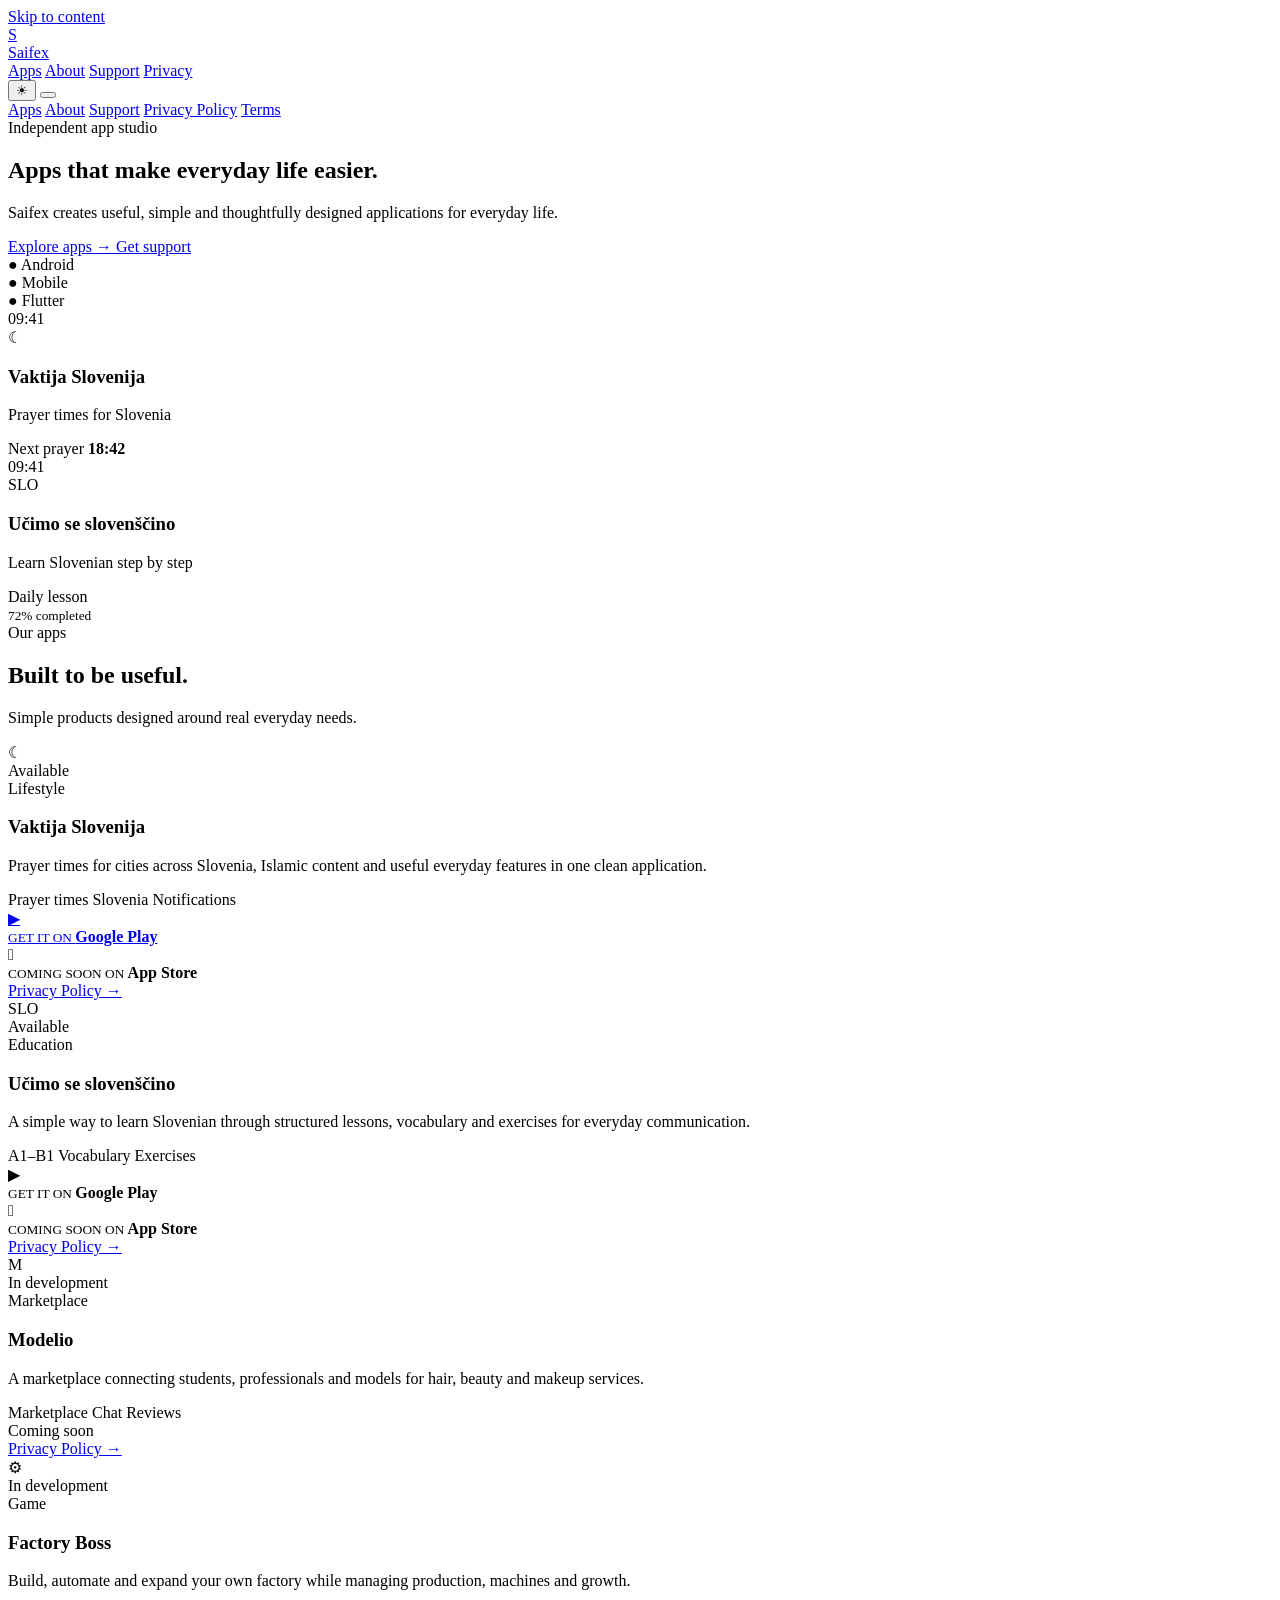
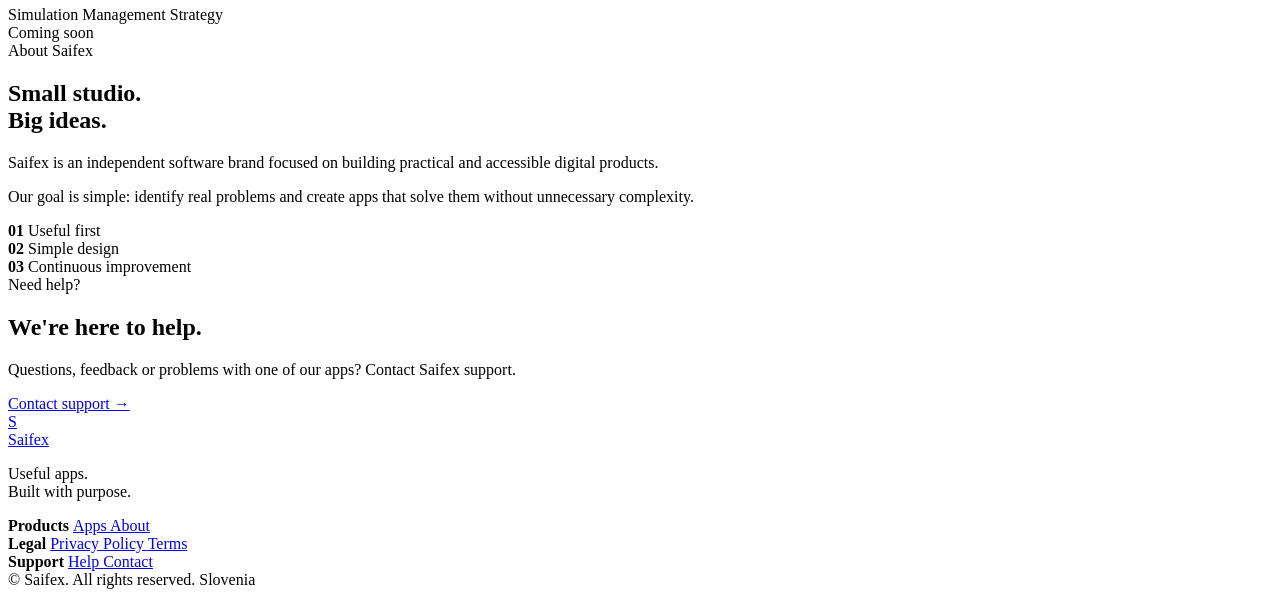
==== index.html @ 38c84820 "Publish Saifex website pages" ====
<!DOCTYPE html>
<html lang="en">
<head>
    <meta charset="UTF-8">

    <meta name="viewport" content="width=device-width, initial-scale=1.0">

    <title>Saifex — Thoughtful apps for everyday life</title>

    <meta
        name="description"
        content="Saifex is an independent software studio building focused mobile apps for learning, daily life and useful experiences."
    >

    <meta name="robots" content="index, follow">
    <meta name="theme-color" content="#080b12">
    <link rel="canonical" href="https://saifex.app/">

    <meta property="og:title" content="Saifex">
    <meta
        property="og:description"
        content="Useful apps. Simple experiences. Built with purpose."
    >
    <meta property="og:type" content="website">
    <meta property="og:url" content="https://saifex.app/">
    <meta property="og:site_name" content="Saifex">

    <script type="application/ld+json">
    {
        "@context": "https://schema.org",
        "@type": "Organization",
        "name": "Saifex",
        "url": "https://saifex.app/",
        "email": "contact@saifex.app"
    }
    </script>

    <link rel="stylesheet" href="css/style.css">
</head>

<body>

<a class="skip-link" href="#main-content">Skip to content</a>

<div class="background-glow glow-one"></div>
<div class="background-glow glow-two"></div>

<header class="site-header">
    <div class="container header-inner">

        <a href="index.html" class="brand" aria-label="Saifex home">
            <div class="brand-logo">
                S
            </div>

            <span>Saifex</span>
        </a>

        <nav class="desktop-nav" aria-label="Primary navigation">
            <a href="#apps">Apps</a>
            <a href="#about">About</a>
            <a href="support.html">Support</a>
            <a href="privacy.html">Privacy</a>
        </nav>

        <div class="header-actions">

            <button
                id="themeToggle"
                class="icon-button"
                type="button"
                aria-label="Switch to light theme"
                aria-pressed="false"
            >
                <span id="themeIcon">☀</span>
            </button>

            <button
                id="menuButton"
                class="menu-button"
                type="button"
                aria-label="Open menu"
                aria-expanded="false"
                aria-controls="mobileMenu"
            >
                <span></span>
                <span></span>
                <span></span>
            </button>

        </div>

    </div>

    <nav id="mobileMenu" class="mobile-menu" aria-label="Mobile navigation">
        <a href="#apps">Apps</a>
        <a href="#about">About</a>
        <a href="support.html">Support</a>
        <a href="privacy.html">Privacy Policy</a>
        <a href="terms.html">Terms</a>
    </nav>
</header>


<main id="main-content">

    <!-- HERO -->

    <section class="hero">

        <div class="container hero-grid">

            <div class="hero-content">

                <div class="eyebrow">
                    <span class="status-dot"></span>
                    Independent app studio
                </div>

                <h1>
                    Apps that make
                    <span class="gradient-text">
                        everyday life easier.
                    </span>
                </h1>

                <p class="hero-description">
                    Saifex creates useful, simple and thoughtfully designed
                    applications for everyday life.
                </p>

                <div class="hero-actions">

                    <a href="#apps" class="button button-primary">
                        Explore apps
                        <span>→</span>
                    </a>

                    <a href="support.html" class="button button-secondary">
                        Get support
                    </a>

                </div>

                <div class="platform-row">

                    <div class="platform-pill">
                        <span class="platform-icon">●</span>
                        Android
                    </div>

                    <div class="platform-pill">
                        <span class="platform-icon apple">●</span>
                        Mobile
                    </div>

                    <div class="platform-pill">
                        <span class="platform-icon">●</span>
                        Flutter
                    </div>

                </div>

            </div>


            <div class="hero-visual">

                <div class="phone phone-back">

                    <div class="phone-screen">

                        <div class="mini-status">
                            09:41
                        </div>

                        <div class="mini-app-icon vaktija-icon">
                            ☾
                        </div>

                        <h3>Vaktija Slovenija</h3>

                        <p>
                            Prayer times for Slovenia
                        </p>

                        <div class="mini-widget">

                            <span>Next prayer</span>

                            <strong>18:42</strong>

                        </div>

                    </div>

                </div>


                <div class="phone phone-front">

                    <div class="phone-screen">

                        <div class="mini-status">
                            09:41
                        </div>

                        <div class="mini-app-icon slovene-icon">
                            SLO
                        </div>

                        <h3>
                            Učimo se slovenščino
                        </h3>

                        <p>
                            Learn Slovenian step by step
                        </p>

                        <div class="lesson-progress">

                            <div class="lesson-title">
                                Daily lesson
                            </div>

                            <div class="progress-track">

                                <div class="progress-fill"></div>

                            </div>

                            <small>
                                72% completed
                            </small>

                        </div>

                    </div>

                </div>

            </div>

        </div>

    </section>


    <!-- APPS -->

    <section id="apps" class="section">

        <div class="container">

            <div class="section-heading">

                <span class="section-label">
                    Our apps
                </span>

                <h2>
                    Built to be useful.
                </h2>

                <p>
                    Simple products designed around real everyday needs.
                </p>

            </div>


            <div class="apps-grid">

                <!-- VAKTIJA -->

                <article class="app-card featured-card">

                    <div class="app-card-top">

                        <div class="app-icon app-icon-vaktija">
                            ☾
                        </div>

                        <div class="app-status available">
                            Available
                        </div>

                    </div>

                    <div class="app-card-content">

                        <span class="app-category">
                            Lifestyle
                        </span>

                        <h3>
                            Vaktija Slovenija
                        </h3>

                        <p>
                            Prayer times for cities across Slovenia,
                            Islamic content and useful everyday features
                            in one clean application.
                        </p>

                        <div class="app-features">

                            <span>Prayer times</span>
                            <span>Slovenia</span>
                            <span>Notifications</span>

                        </div>

                    </div>

                    <div class="store-buttons">

                        <!--
                        Zamijeni # sa pravim Google Play URL-om.
                        -->

                        <a
                            href="https://play.google.com/store/apps/details?id=com.saidf.vaktijaslovenija"
                            class="store-button"
                            aria-label="Vaktija Slovenija on Google Play"
                            rel="noopener"
                        >
                            <div class="store-logo play-logo">
                                ▶
                            </div>

                            <div>
                                <small>
                                    GET IT ON
                                </small>

                                <strong>
                                    Google Play
                                </strong>
                            </div>

                        </a>

                        <div class="store-button disabled">

                            <div class="store-logo">
                                
                            </div>

                            <div>

                                <small>
                                    COMING SOON ON
                                </small>

                                <strong>
                                    App Store
                                </strong>

                            </div>

                        </div>

                    </div>

                    <a
                        href="privacy.html#vaktija"
                        class="app-policy-link"
                    >
                        Privacy Policy →
                    </a>

                </article>


                <!-- UCIMO -->

                <article class="app-card">

                    <div class="app-card-top">

                        <div class="app-icon app-icon-slovene">
                            SLO
                        </div>

                        <div class="app-status available">
                            Available
                        </div>

                    </div>

                    <div class="app-card-content">

                        <span class="app-category">
                            Education
                        </span>

                        <h3>
                            Učimo se slovenščino
                        </h3>

                        <p>
                            A simple way to learn Slovenian through
                            structured lessons, vocabulary and exercises
                            for everyday communication.
                        </p>

                        <div class="app-features">

                            <span>A1–B1</span>
                            <span>Vocabulary</span>
                            <span>Exercises</span>

                        </div>

                    </div>

                    <div class="store-buttons">

                        <div class="store-button disabled" aria-label="Učimo se slovenščino Google Play listing coming soon">

                            <div class="store-logo play-logo">
                                ▶
                            </div>

                            <div>

                                <small>
                                    GET IT ON
                                </small>

                                <strong>
                                    Google Play
                                </strong>

                            </div>

                        </div>

                        <div class="store-button disabled">

                            <div class="store-logo">
                                
                            </div>

                            <div>

                                <small>
                                    COMING SOON ON
                                </small>

                                <strong>
                                    App Store
                                </strong>

                            </div>

                        </div>

                    </div>

                    <a
                        href="privacy.html#ucimo"
                        class="app-policy-link"
                    >
                        Privacy Policy →
                    </a>

                </article>


                <!-- MODELIO -->

                <article class="app-card">

                    <div class="app-card-top">

                        <div class="app-icon app-icon-modelio">
                            M
                        </div>

                        <div class="app-status development">
                            In development
                        </div>

                    </div>

                    <div class="app-card-content">

                        <span class="app-category">
                            Marketplace
                        </span>

                        <h3>
                            Modelio
                        </h3>

                        <p>
                            A marketplace connecting students,
                            professionals and models for hair,
                            beauty and makeup services.
                        </p>

                        <div class="app-features">

                            <span>Marketplace</span>
                            <span>Chat</span>
                            <span>Reviews</span>

                        </div>

                    </div>

                    <div class="coming-soon-box">
                        Coming soon
                    </div>

                    <a
                        href="privacy.html#modelio"
                        class="app-policy-link"
                    >
                        Privacy Policy →
                    </a>

                </article>


                <!-- FACTORY BOSS -->

                <article class="app-card">

                    <div class="app-card-top">

                        <div class="app-icon app-icon-factory">
                            ⚙
                        </div>

                        <div class="app-status development">
                            In development
                        </div>

                    </div>

                    <div class="app-card-content">

                        <span class="app-category">
                            Game
                        </span>

                        <h3>
                            Factory Boss
                        </h3>

                        <p>
                            Build, automate and expand your own factory
                            while managing production, machines and growth.
                        </p>

                        <div class="app-features">

                            <span>Simulation</span>
                            <span>Management</span>
                            <span>Strategy</span>

                        </div>

                    </div>

                    <div class="coming-soon-box">
                        Coming soon
                    </div>

                </article>

            </div>

        </div>

    </section>


    <!-- ABOUT -->

    <section id="about" class="section about-section">

        <div class="container about-grid">

            <div>

                <span class="section-label">
                    About Saifex
                </span>

                <h2>
                    Small studio.
                    <br>
                    Big ideas.
                </h2>

            </div>

            <div class="about-copy">

                <p>
                    Saifex is an independent software brand focused on
                    building practical and accessible digital products.
                </p>

                <p>
                    Our goal is simple: identify real problems and create
                    apps that solve them without unnecessary complexity.
                </p>

                <div class="about-values">

                    <div class="value">

                        <strong>01</strong>

                        <span>
                            Useful first
                        </span>

                    </div>

                    <div class="value">

                        <strong>02</strong>

                        <span>
                            Simple design
                        </span>

                    </div>

                    <div class="value">

                        <strong>03</strong>

                        <span>
                            Continuous improvement
                        </span>

                    </div>

                </div>

            </div>

        </div>

    </section>


    <!-- SUPPORT CTA -->

    <section class="section">

        <div class="container">

            <div class="support-cta">

                <div>

                    <span class="section-label">
                        Need help?
                    </span>

                    <h2>
                        We're here to help.
                    </h2>

                    <p>
                        Questions, feedback or problems with one of our apps?
                        Contact Saifex support.
                    </p>

                </div>

                <a
                    href="support.html"
                    class="button button-light"
                >
                    Contact support
                    <span>→</span>
                </a>

            </div>

        </div>

    </section>

</main>


<footer class="footer">

    <div class="container footer-grid">

        <div>

            <a href="index.html" class="brand footer-brand">

                <div class="brand-logo">
                    S
                </div>

                <span>
                    Saifex
                </span>

            </a>

            <p>
                Useful apps.
                <br>
                Built with purpose.
            </p>

        </div>


        <div class="footer-links">

            <div>

                <strong>
                    Products
                </strong>

                <a href="#apps">
                    Apps
                </a>

                <a href="#about">
                    About
                </a>

            </div>


            <div>

                <strong>
                    Legal
                </strong>

                <a href="privacy.html">
                    Privacy Policy
                </a>

                <a href="terms.html">
                    Terms
                </a>

            </div>


            <div>

                <strong>
                    Support
                </strong>

                <a href="support.html">
                    Help
                </a>

                <a href="mailto:contact@saifex.app">
                    Contact
                </a>

            </div>

        </div>

    </div>


    <div class="container footer-bottom">

        <span>
            © <span id="year"></span> Saifex.
            All rights reserved.
        </span>

        <span>
            Slovenia
        </span>

    </div>

</footer>


<script src="js/main.js"></script>

</body>
</html>
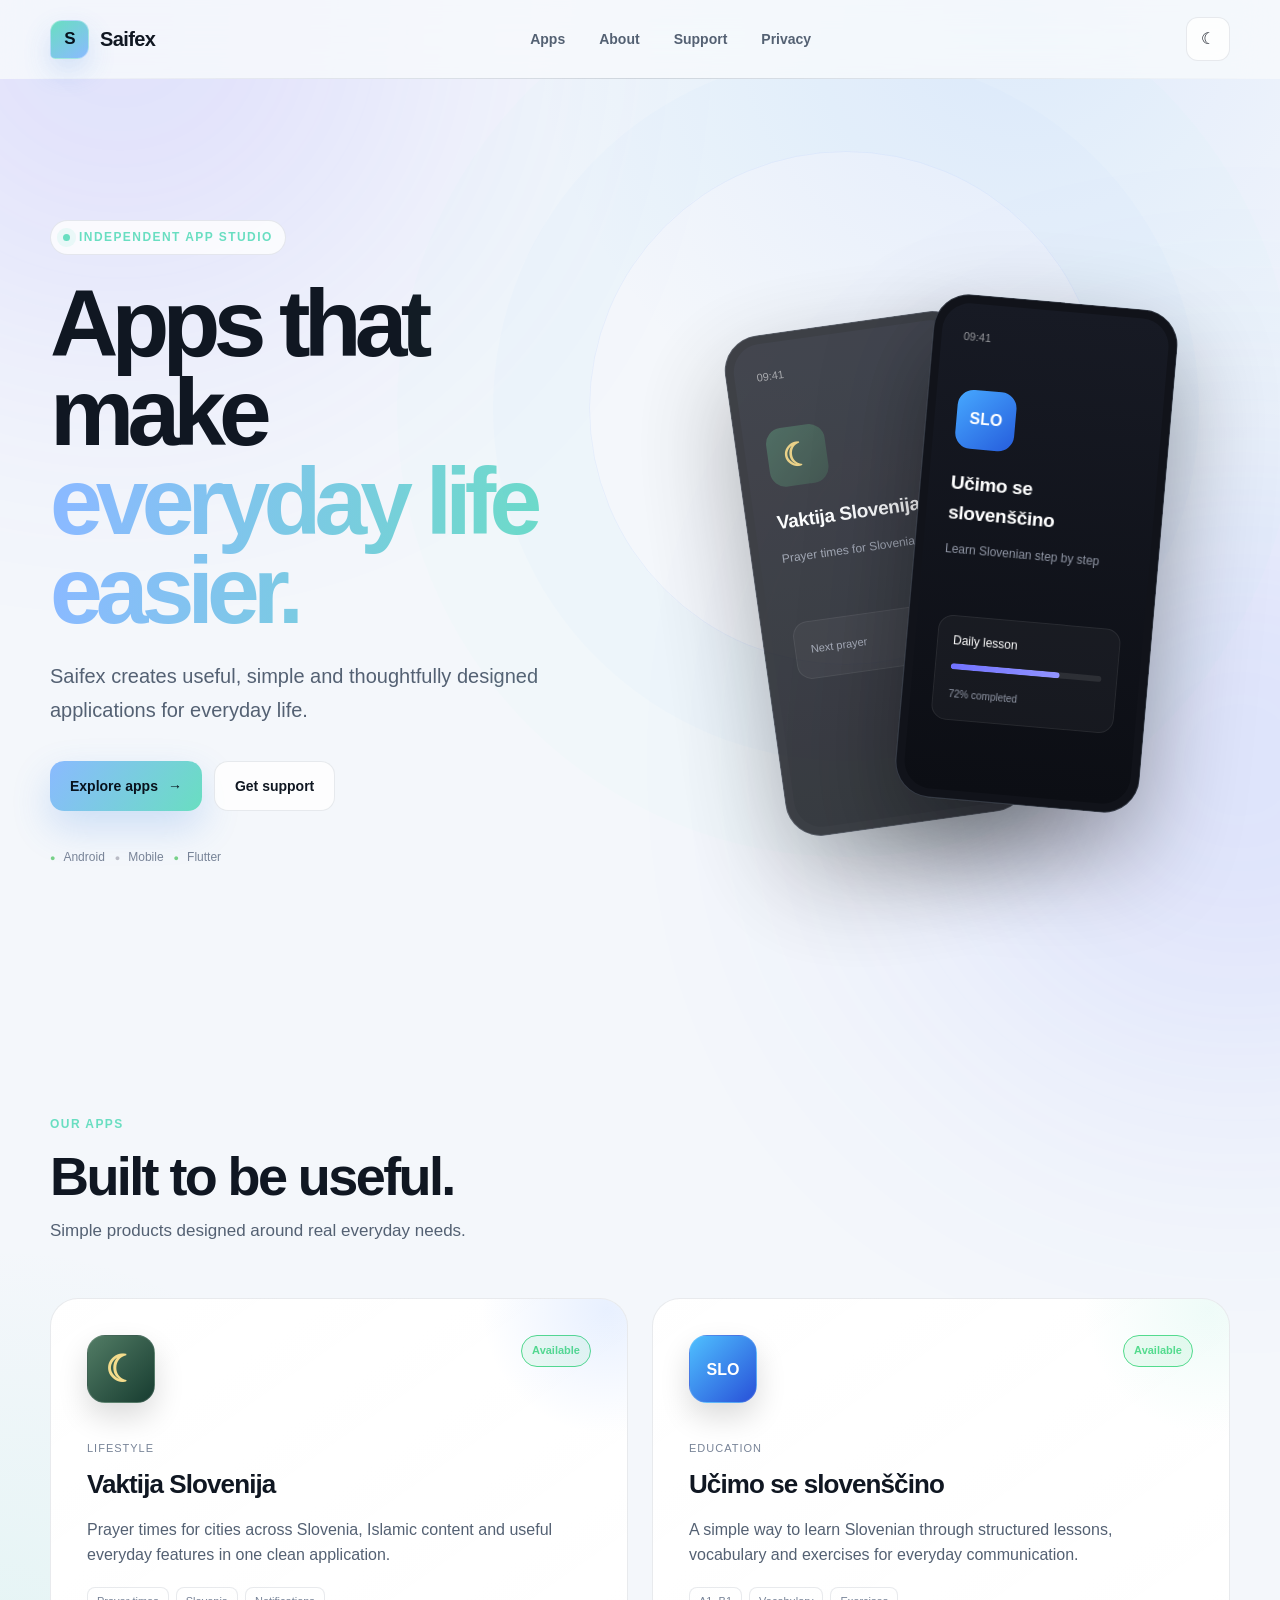
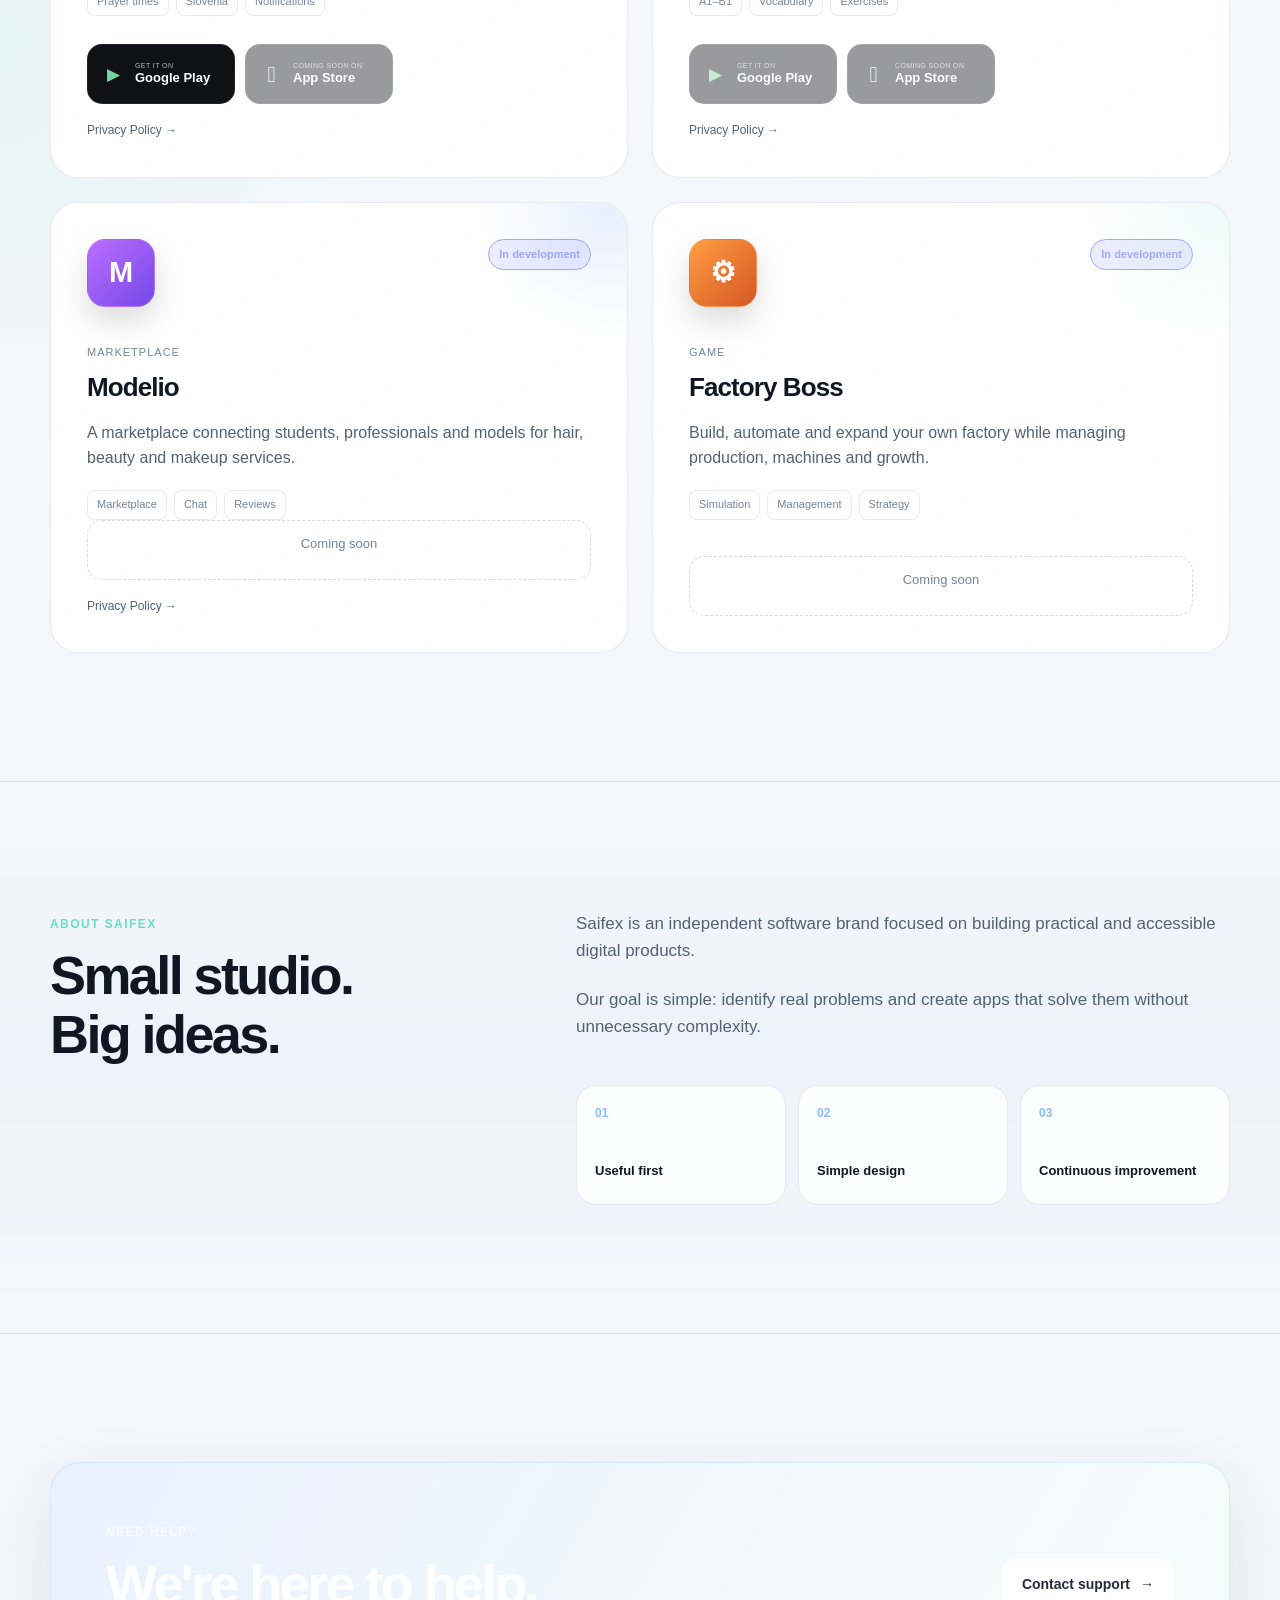
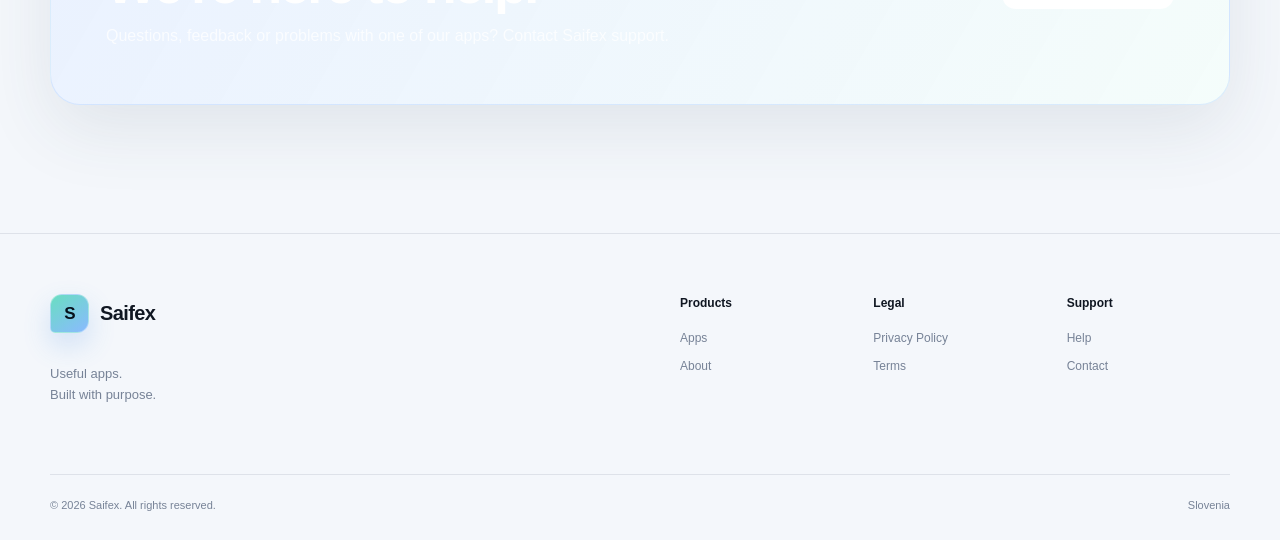
==== commit 4ed3256f: "Update public URLs and contact email" ====
--- a/index.html
+++ b/index.html
@@ -14,7 +14,7 @@
 
     <meta name="robots" content="index, follow">
     <meta name="theme-color" content="#080b12">
-    <link rel="canonical" href="https://saifex.app/">
+    <link rel="canonical" href="https://saifex-apps.github.io/">
 
     <meta property="og:title" content="Saifex">
     <meta
@@ -22,7 +22,7 @@
         content="Useful apps. Simple experiences. Built with purpose."
     >
     <meta property="og:type" content="website">
-    <meta property="og:url" content="https://saifex.app/">
+    <meta property="og:url" content="https://saifex-apps.github.io/">
     <meta property="og:site_name" content="Saifex">
 
     <script type="application/ld+json">
@@ -30,8 +30,8 @@
         "@context": "https://schema.org",
         "@type": "Organization",
         "name": "Saifex",
-        "url": "https://saifex.app/",
-        "email": "contact@saifex.app"
+        "url": "https://saifex-apps.github.io/",
+        "email": "saifex.apps@outlook.com"
     }
     </script>
 
@@ -767,7 +767,7 @@
                     Help
                 </a>
 
-                <a href="mailto:contact@saifex.app">
+                <a href="mailto:saifex.apps@outlook.com">
                     Contact
                 </a>
 
--- a/css/style.css
+++ b/css/style.css
@@ -0,0 +1,2821 @@
+/* =========================================================
+   SAIFEX WEBSITE
+   ========================================================= */
+
+:root {
+    --background: #080a0f;
+    --background-secondary: #0d1017;
+
+    --surface: rgba(255, 255, 255, 0.055);
+    --surface-hover: rgba(255, 255, 255, 0.08);
+
+    --border: rgba(255, 255, 255, 0.09);
+    --border-strong: rgba(255, 255, 255, 0.15);
+
+    --text: #f7f8fb;
+    --text-secondary: #a1a7b5;
+    --text-muted: #747b8b;
+
+    --primary: #6868ff;
+    --primary-light: #8a8cff;
+
+    --success: #45d483;
+
+    --header-background: rgba(8, 10, 15, 0.72);
+
+    --card-shadow:
+        0 30px 80px rgba(0, 0, 0, 0.24);
+
+    --max-width: 1180px;
+}
+
+
+body.light {
+    --background: #f7f8fc;
+    --background-secondary: #ffffff;
+
+    --surface: rgba(0, 0, 0, 0.035);
+    --surface-hover: rgba(0, 0, 0, 0.055);
+
+    --border: rgba(0, 0, 0, 0.08);
+    --border-strong: rgba(0, 0, 0, 0.13);
+
+    --text: #14151b;
+    --text-secondary: #5d6270;
+    --text-muted: #858b98;
+
+    --header-background: rgba(247, 248, 252, 0.78);
+
+    --card-shadow:
+        0 30px 80px rgba(31, 38, 66, 0.08);
+}
+
+
+
+/* =========================================================
+   RESET
+   ========================================================= */
+
+* {
+    box-sizing: border-box;
+}
+
+html {
+    scroll-behavior: smooth;
+}
+
+body {
+    margin: 0;
+
+    background:
+        var(--background);
+
+    color:
+        var(--text);
+
+    font-family:
+        Inter,
+        -apple-system,
+        BlinkMacSystemFont,
+        "Segoe UI",
+        Roboto,
+        Helvetica,
+        Arial,
+        sans-serif;
+
+    line-height: 1.6;
+
+    overflow-x: hidden;
+
+    transition:
+        background 0.3s ease,
+        color 0.3s ease;
+}
+
+
+a {
+    color: inherit;
+    text-decoration: none;
+}
+
+
+button {
+    font: inherit;
+}
+
+
+img {
+    max-width: 100%;
+}
+
+
+.container {
+    width: min(
+        calc(100% - 40px),
+        var(--max-width)
+    );
+
+    margin-inline: auto;
+}
+
+
+
+/* =========================================================
+   BACKGROUND
+   ========================================================= */
+
+.background-glow {
+    position: fixed;
+
+    width: 600px;
+    height: 600px;
+
+    border-radius: 50%;
+
+    filter: blur(150px);
+
+    pointer-events: none;
+
+    opacity: 0.16;
+
+    z-index: -1;
+}
+
+
+.glow-one {
+    background: #5d50ff;
+
+    top: -280px;
+    left: -180px;
+}
+
+
+.glow-two {
+    background: #455cff;
+
+    right: -260px;
+    top: 460px;
+}
+
+
+
+/* =========================================================
+   HEADER
+   ========================================================= */
+
+.site-header {
+    position: sticky;
+
+    top: 0;
+
+    z-index: 100;
+
+    background:
+        var(--header-background);
+
+    backdrop-filter:
+        blur(22px);
+
+    -webkit-backdrop-filter:
+        blur(22px);
+
+    border-bottom:
+        1px solid var(--border);
+}
+
+
+.header-inner {
+    min-height: 76px;
+
+    display: flex;
+
+    align-items: center;
+
+    justify-content: space-between;
+}
+
+
+.brand {
+    display: inline-flex;
+
+    align-items: center;
+
+    gap: 11px;
+
+    font-size: 20px;
+
+    font-weight: 750;
+
+    letter-spacing:
+        -0.4px;
+}
+
+
+.brand-logo {
+    width: 36px;
+    height: 36px;
+
+    border-radius: 11px;
+
+    display: grid;
+
+    place-items: center;
+
+    color: white;
+
+    background:
+        linear-gradient(
+            135deg,
+            #7778ff,
+            #5150e7
+        );
+
+    box-shadow:
+        0 10px 30px rgba(92, 92, 255, 0.34);
+}
+
+
+.desktop-nav {
+    display: flex;
+
+    align-items: center;
+
+    gap: 34px;
+}
+
+
+.desktop-nav a {
+    color:
+        var(--text-secondary);
+
+    font-size: 14px;
+
+    font-weight: 500;
+
+    transition:
+        color 0.2s ease;
+}
+
+
+.desktop-nav a:hover {
+    color:
+        var(--text);
+}
+
+
+.header-actions {
+    display: flex;
+
+    align-items: center;
+
+    gap: 10px;
+}
+
+
+.icon-button {
+    width: 40px;
+    height: 40px;
+
+    border: 1px solid var(--border);
+
+    color:
+        var(--text);
+
+    background:
+        var(--surface);
+
+    border-radius: 12px;
+
+    cursor: pointer;
+
+    transition:
+        0.2s ease;
+}
+
+
+.icon-button:hover {
+    background:
+        var(--surface-hover);
+
+    transform:
+        translateY(-1px);
+}
+
+
+.menu-button {
+    display: none;
+
+    width: 42px;
+    height: 42px;
+
+    border: none;
+
+    background: none;
+
+    cursor: pointer;
+
+    flex-direction: column;
+
+    justify-content: center;
+
+    align-items: center;
+
+    gap: 5px;
+}
+
+
+.menu-button span {
+    display: block;
+
+    width: 21px;
+    height: 2px;
+
+    background:
+        var(--text);
+
+    border-radius: 4px;
+}
+
+
+.mobile-menu {
+    display: none;
+
+    padding:
+        10px 20px 24px;
+
+    flex-direction: column;
+
+    gap: 4px;
+
+    border-top:
+        1px solid var(--border);
+}
+
+
+.mobile-menu a {
+    padding:
+        11px 6px;
+
+    color:
+        var(--text-secondary);
+}
+
+
+.mobile-menu.open {
+    display: flex;
+}
+
+
+
+/* =========================================================
+   HERO
+   ========================================================= */
+
+.hero {
+    padding:
+        105px 0 115px;
+}
+
+
+.hero-grid {
+    display: grid;
+
+    grid-template-columns:
+        1.05fr 0.95fr;
+
+    gap:
+        70px;
+
+    align-items:
+        center;
+}
+
+
+.eyebrow {
+    width:
+        fit-content;
+
+    display:
+        flex;
+
+    align-items:
+        center;
+
+    gap:
+        9px;
+
+    padding:
+        7px 12px;
+
+    border:
+        1px solid var(--border);
+
+    border-radius:
+        100px;
+
+    color:
+        var(--text-secondary);
+
+    font-size:
+        13px;
+
+    background:
+        var(--surface);
+}
+
+
+.status-dot {
+    width:
+        7px;
+
+    height:
+        7px;
+
+    border-radius:
+        50%;
+
+    background:
+        var(--success);
+
+    box-shadow:
+        0 0 0 5px
+        rgba(69, 212, 131, 0.12);
+}
+
+
+.hero h1 {
+    margin:
+        24px 0 24px;
+
+    max-width:
+        680px;
+
+    font-size:
+        clamp(
+            48px,
+            6vw,
+            78px
+        );
+
+    line-height:
+        1.02;
+
+    letter-spacing:
+        -4px;
+
+    font-weight:
+        780;
+}
+
+
+.gradient-text {
+    display:
+        inline-block;
+
+    color:
+        transparent;
+
+    background:
+        linear-gradient(
+            95deg,
+            #8687ff,
+            #6373ff,
+            #9f7dff
+        );
+
+    -webkit-background-clip:
+        text;
+
+    background-clip:
+        text;
+}
+
+
+.hero-description {
+    max-width:
+        590px;
+
+    font-size:
+        19px;
+
+    color:
+        var(--text-secondary);
+
+    line-height:
+        1.75;
+}
+
+
+.hero-actions {
+    margin-top:
+        34px;
+
+    display:
+        flex;
+
+    gap:
+        12px;
+
+    flex-wrap:
+        wrap;
+}
+
+
+.button {
+    min-height:
+        48px;
+
+    display:
+        inline-flex;
+
+    align-items:
+        center;
+
+    justify-content:
+        center;
+
+    gap:
+        10px;
+
+    padding:
+        0 20px;
+
+    border-radius:
+        13px;
+
+    font-size:
+        14px;
+
+    font-weight:
+        650;
+
+    transition:
+        0.2s ease;
+}
+
+
+.button:hover {
+    transform:
+        translateY(-2px);
+}
+
+
+.button-primary {
+    color:
+        white;
+
+    background:
+        linear-gradient(
+            135deg,
+            #7172ff,
+            #5355eb
+        );
+
+    box-shadow:
+        0 15px 35px rgba(82, 83, 238, 0.28);
+}
+
+
+.button-secondary {
+    border:
+        1px solid var(--border);
+
+    background:
+        var(--surface);
+}
+
+
+.platform-row {
+    margin-top:
+        37px;
+
+    display:
+        flex;
+
+    flex-wrap:
+        wrap;
+
+    gap:
+        10px;
+}
+
+
+.platform-pill {
+    display:
+        flex;
+
+    align-items:
+        center;
+
+    gap:
+        8px;
+
+    color:
+        var(--text-muted);
+
+    font-size:
+        12px;
+}
+
+
+.platform-icon {
+    color:
+        #77d089;
+
+    font-size:
+        9px;
+}
+
+
+.platform-icon.apple {
+    color:
+        #b9bbc5;
+}
+
+
+
+/* =========================================================
+   HERO PHONE
+   ========================================================= */
+
+.hero-visual {
+    position:
+        relative;
+
+    min-height:
+        550px;
+
+    display:
+        flex;
+
+    align-items:
+        center;
+
+    justify-content:
+        center;
+}
+
+
+.phone {
+    position:
+        absolute;
+
+    width:
+        245px;
+
+    height:
+        505px;
+
+    padding:
+        8px;
+
+    border:
+        1px solid rgba(255,255,255,0.13);
+
+    border-radius:
+        36px;
+
+    background:
+        #11131a;
+
+    box-shadow:
+        0 50px 100px rgba(0,0,0,0.45);
+}
+
+
+.phone-screen {
+    width:
+        100%;
+
+    height:
+        100%;
+
+    overflow:
+        hidden;
+
+    padding:
+        25px 22px;
+
+    border-radius:
+        28px;
+
+    background:
+        linear-gradient(
+            180deg,
+            #171a24,
+            #0c0e14
+        );
+
+    color:
+        white;
+}
+
+
+.phone-front {
+    transform:
+        translate(
+            70px,
+            10px
+        )
+        rotate(5deg);
+
+    z-index:
+        3;
+}
+
+
+.phone-back {
+    transform:
+        translate(
+            -90px,
+            30px
+        )
+        rotate(-8deg);
+
+    opacity:
+        0.8;
+}
+
+
+.mini-status {
+    font-size:
+        11px;
+
+    opacity:
+        0.55;
+
+    margin-bottom:
+        43px;
+}
+
+
+.mini-app-icon {
+    width:
+        59px;
+
+    height:
+        59px;
+
+    border-radius:
+        16px;
+
+    display:
+        grid;
+
+    place-items:
+        center;
+
+    margin-bottom:
+        20px;
+
+    font-weight:
+        800;
+}
+
+
+.vaktija-icon {
+    background:
+        linear-gradient(
+            135deg,
+            #274d3f,
+            #1a3029
+        );
+
+    color:
+        #e7c86c;
+
+    font-size:
+        32px;
+}
+
+
+.slovene-icon {
+    background:
+        linear-gradient(
+            135deg,
+            #46a8ff,
+            #265ddc
+        );
+
+    color:
+        white;
+}
+
+
+.phone h3 {
+    margin:
+        0;
+
+    font-size:
+        19px;
+
+    letter-spacing:
+        -0.3px;
+}
+
+
+.phone p {
+    font-size:
+        12px;
+
+    color:
+        #8f95a4;
+}
+
+
+.mini-widget,
+.lesson-progress {
+    margin-top:
+        55px;
+
+    border:
+        1px solid rgba(255,255,255,0.07);
+
+    background:
+        rgba(255,255,255,0.04);
+
+    padding:
+        15px;
+
+    border-radius:
+        15px;
+}
+
+
+.mini-widget {
+    display:
+        flex;
+
+    align-items:
+        center;
+
+    justify-content:
+        space-between;
+}
+
+
+.mini-widget span {
+    font-size:
+        11px;
+
+    color:
+        #969baa;
+}
+
+
+.lesson-title {
+    font-size:
+        12px;
+
+    margin-bottom:
+        13px;
+}
+
+
+.progress-track {
+    height:
+        6px;
+
+    background:
+        rgba(255,255,255,0.09);
+
+    border-radius:
+        20px;
+
+    overflow:
+        hidden;
+
+    margin-bottom:
+        10px;
+}
+
+
+.progress-fill {
+    width:
+        72%;
+
+    height:
+        100%;
+
+    border-radius:
+        inherit;
+
+    background:
+        linear-gradient(
+            90deg,
+            #7172ff,
+            #9294ff
+        );
+}
+
+
+.lesson-progress small {
+    color:
+        #8f95a4;
+
+    font-size:
+        10px;
+}
+
+
+
+/* =========================================================
+   SECTIONS
+   ========================================================= */
+
+.section {
+    padding:
+        105px 0;
+}
+
+
+.section-heading {
+    max-width:
+        700px;
+
+    margin-bottom:
+        54px;
+}
+
+
+.section-label {
+    color:
+        var(--primary-light);
+
+    text-transform:
+        uppercase;
+
+    font-size:
+        12px;
+
+    letter-spacing:
+        1.5px;
+
+    font-weight:
+        750;
+}
+
+
+.section-heading h2,
+.about-section h2,
+.support-cta h2 {
+    margin:
+        11px 0 12px;
+
+    font-size:
+        clamp(
+            36px,
+            5vw,
+            54px
+        );
+
+    line-height:
+        1.08;
+
+    letter-spacing:
+        -2.2px;
+}
+
+
+.section-heading p {
+    margin:
+        0;
+
+    color:
+        var(--text-secondary);
+
+    font-size:
+        17px;
+}
+
+
+
+/* =========================================================
+   APP CARDS
+   ========================================================= */
+
+.apps-grid {
+    display:
+        grid;
+
+    grid-template-columns:
+        repeat(2, 1fr);
+
+    gap:
+        20px;
+}
+
+
+.app-card {
+    position:
+        relative;
+
+    display:
+        flex;
+
+    flex-direction:
+        column;
+
+    padding:
+        28px;
+
+    min-height:
+        445px;
+
+    border:
+        1px solid var(--border);
+
+    background:
+        var(--surface);
+
+    border-radius:
+        24px;
+
+    box-shadow:
+        var(--card-shadow);
+
+    overflow:
+        hidden;
+
+    transition:
+        transform 0.25s ease,
+        border 0.25s ease,
+        background 0.25s ease;
+}
+
+
+.app-card:hover {
+    transform:
+        translateY(-5px);
+
+    border-color:
+        var(--border-strong);
+
+    background:
+        var(--surface-hover);
+}
+
+
+.app-card-top {
+    display:
+        flex;
+
+    align-items:
+        flex-start;
+
+    justify-content:
+        space-between;
+}
+
+
+.app-icon {
+    width:
+        68px;
+
+    height:
+        68px;
+
+    border-radius:
+        18px;
+
+    display:
+        grid;
+
+    place-items:
+        center;
+
+    color:
+        white;
+
+    font-weight:
+        800;
+
+    box-shadow:
+        0 15px 35px rgba(0,0,0,0.2);
+}
+
+
+.app-icon-vaktija {
+    background:
+        linear-gradient(
+            135deg,
+            #527c65,
+            #173c30
+        );
+
+    color:
+        #f4dc8c;
+
+    font-size:
+        37px;
+}
+
+
+.app-icon-slovene {
+    background:
+        linear-gradient(
+            135deg,
+            #4fc0ff,
+            #2850d8
+        );
+}
+
+
+.app-icon-modelio {
+    background:
+        linear-gradient(
+            135deg,
+            #bd6eff,
+            #7448e8
+        );
+
+    font-size:
+        29px;
+}
+
+
+.app-icon-factory {
+    background:
+        linear-gradient(
+            135deg,
+            #ff9d42,
+            #d55723
+        );
+
+    font-size:
+        29px;
+}
+
+
+.app-status {
+    padding:
+        6px 10px;
+
+    border-radius:
+        100px;
+
+    font-size:
+        11px;
+
+    font-weight:
+        650;
+}
+
+
+.app-status.available {
+    color:
+        #52db8b;
+
+    background:
+        rgba(69, 212, 131, 0.1);
+}
+
+
+.app-status.development {
+    color:
+        #a3a7ff;
+
+    background:
+        rgba(103, 104, 255, 0.12);
+}
+
+
+.app-card-content {
+    margin-top:
+        31px;
+}
+
+
+.app-category {
+    color:
+        var(--text-muted);
+
+    font-size:
+        11px;
+
+    text-transform:
+        uppercase;
+
+    letter-spacing:
+        1px;
+}
+
+
+.app-card h3 {
+    margin:
+        4px 0 11px;
+
+    font-size:
+        26px;
+
+    letter-spacing:
+        -1px;
+}
+
+
+.app-card p {
+    color:
+        var(--text-secondary);
+
+    margin:
+        0;
+
+    max-width:
+        500px;
+}
+
+
+.app-features {
+    display:
+        flex;
+
+    gap:
+        7px;
+
+    flex-wrap:
+        wrap;
+
+    margin-top:
+        19px;
+}
+
+
+.app-features span {
+    padding:
+        5px 9px;
+
+    border:
+        1px solid var(--border);
+
+    border-radius:
+        8px;
+
+    font-size:
+        11px;
+
+    color:
+        var(--text-muted);
+}
+
+
+.store-buttons {
+    display:
+        flex;
+
+    gap:
+        10px;
+
+    margin-top:
+        auto;
+
+    padding-top:
+        28px;
+}
+
+
+.store-button {
+    min-width:
+        148px;
+
+    min-height:
+        50px;
+
+    display:
+        flex;
+
+    align-items:
+        center;
+
+    gap:
+        9px;
+
+    padding:
+        8px 13px;
+
+    color:
+        white;
+
+    background:
+        #101115;
+
+    border:
+        1px solid rgba(255,255,255,0.08);
+
+    border-radius:
+        11px;
+
+    transition:
+        0.2s ease;
+}
+
+
+.store-button:not(.disabled):hover {
+    transform:
+        translateY(-2px);
+
+    background:
+        #181920;
+}
+
+
+.store-button.disabled {
+    opacity:
+        0.42;
+
+    cursor:
+        default;
+}
+
+
+.store-button small {
+    display:
+        block;
+
+    font-size:
+        7px;
+
+    letter-spacing:
+        0.4px;
+
+    opacity:
+        0.7;
+
+    line-height:
+        1.2;
+}
+
+
+.store-button strong {
+    display:
+        block;
+
+    font-size:
+        13px;
+
+    line-height:
+        1.3;
+}
+
+
+.store-logo {
+    width:
+        25px;
+
+    text-align:
+        center;
+
+    font-size:
+        22px;
+}
+
+
+.play-logo {
+    font-size:
+        17px;
+
+    color:
+        #75d59c;
+}
+
+
+.coming-soon-box {
+    margin-top:
+        auto;
+
+    padding:
+        13px;
+
+    border:
+        1px dashed var(--border-strong);
+
+    border-radius:
+        12px;
+
+    text-align:
+        center;
+
+    color:
+        var(--text-muted);
+
+    font-size:
+        13px;
+}
+
+
+.app-policy-link {
+    width:
+        fit-content;
+
+    margin-top:
+        17px;
+
+    color:
+        var(--text-secondary);
+
+    font-size:
+        12px;
+}
+
+
+.app-policy-link:hover {
+    color:
+        var(--text);
+}
+
+
+
+/* =========================================================
+   ABOUT
+   ========================================================= */
+
+.about-section {
+    border-top:
+        1px solid var(--border);
+
+    border-bottom:
+        1px solid var(--border);
+}
+
+
+.about-grid {
+    display:
+        grid;
+
+    grid-template-columns:
+        0.8fr 1.2fr;
+
+    gap:
+        90px;
+}
+
+
+.about-copy {
+    color:
+        var(--text-secondary);
+
+    font-size:
+        17px;
+}
+
+
+.about-copy p {
+    max-width:
+        640px;
+
+    margin-top:
+        0;
+
+    margin-bottom:
+        22px;
+}
+
+
+.about-values {
+    display:
+        grid;
+
+    grid-template-columns:
+        repeat(3, 1fr);
+
+    margin-top:
+        45px;
+
+    gap:
+        12px;
+}
+
+
+.value {
+    min-height:
+        120px;
+
+    padding:
+        18px;
+
+    border:
+        1px solid var(--border);
+
+    border-radius:
+        16px;
+
+    background:
+        var(--surface);
+}
+
+
+.value strong {
+    display:
+        block;
+
+    color:
+        var(--primary-light);
+
+    font-size:
+        12px;
+
+    margin-bottom:
+        32px;
+}
+
+
+.value span {
+    color:
+        var(--text);
+
+    font-size:
+        13px;
+
+    font-weight:
+        600;
+}
+
+
+
+/* =========================================================
+   SUPPORT CTA
+   ========================================================= */
+
+.support-cta {
+    position:
+        relative;
+
+    display:
+        flex;
+
+    align-items:
+        center;
+
+    justify-content:
+        space-between;
+
+    gap:
+        35px;
+
+    padding:
+        55px;
+
+    border-radius:
+        28px;
+
+    overflow:
+        hidden;
+
+    color:
+        white;
+
+    background:
+        linear-gradient(
+            135deg,
+            #4f50dc,
+            #6d66f2,
+            #7357d5
+        );
+
+    box-shadow:
+        0 40px 90px rgba(79, 80, 220, 0.22);
+}
+
+
+.support-cta .section-label {
+    color:
+        rgba(255,255,255,0.7);
+}
+
+
+.support-cta h2 {
+    margin-bottom:
+        10px;
+}
+
+
+.support-cta p {
+    margin:
+        0;
+
+    color:
+        rgba(255,255,255,0.74);
+
+    max-width:
+        620px;
+}
+
+
+.button-light {
+    flex-shrink:
+        0;
+
+    color:
+        #28293a;
+
+    background:
+        white;
+}
+
+
+
+/* =========================================================
+   FOOTER
+   ========================================================= */
+
+.footer {
+    padding:
+        60px 0 26px;
+
+    border-top:
+        1px solid var(--border);
+}
+
+
+.footer-grid {
+    display:
+        grid;
+
+    grid-template-columns:
+        1fr 1fr;
+
+    gap:
+        80px;
+}
+
+
+.footer-brand {
+    margin-bottom:
+        18px;
+}
+
+
+.footer p {
+    color:
+        var(--text-muted);
+
+    font-size:
+        13px;
+}
+
+
+.footer-links {
+    display:
+        grid;
+
+    grid-template-columns:
+        repeat(3, 1fr);
+
+    gap:
+        30px;
+}
+
+
+.footer-links div {
+    display:
+        flex;
+
+    flex-direction:
+        column;
+
+    gap:
+        9px;
+}
+
+
+.footer-links strong {
+    margin-bottom:
+        7px;
+
+    font-size:
+        12px;
+}
+
+
+.footer-links a {
+    color:
+        var(--text-muted);
+
+    font-size:
+        12px;
+
+    transition:
+        color 0.2s ease;
+}
+
+
+.footer-links a:hover {
+    color:
+        var(--text);
+}
+
+
+.footer-bottom {
+    margin-top:
+        55px;
+
+    padding-top:
+        22px;
+
+    border-top:
+        1px solid var(--border);
+
+    display:
+        flex;
+
+    justify-content:
+        space-between;
+
+    color:
+        var(--text-muted);
+
+    font-size:
+        11px;
+}
+
+
+
+/* =========================================================
+   LEGAL / SUPPORT PAGES
+   ========================================================= */
+
+.page-hero {
+    padding:
+        85px 0 50px;
+}
+
+
+.page-hero h1 {
+    margin:
+        12px 0 12px;
+
+    font-size:
+        clamp(
+            42px,
+            6vw,
+            65px
+        );
+
+    line-height:
+        1;
+
+    letter-spacing:
+        -3px;
+}
+
+
+.page-hero p {
+    color:
+        var(--text-secondary);
+
+    max-width:
+        650px;
+
+    font-size:
+        16px;
+}
+
+
+.legal-layout {
+    display:
+        grid;
+
+    grid-template-columns:
+        220px 1fr;
+
+    gap:
+        65px;
+
+    padding-bottom:
+        110px;
+}
+
+
+.legal-nav {
+    position:
+        sticky;
+
+    top:
+        105px;
+
+    height:
+        fit-content;
+
+    display:
+        flex;
+
+    flex-direction:
+        column;
+
+    gap:
+        7px;
+}
+
+
+.legal-nav a {
+    padding:
+        8px 10px;
+
+    border-radius:
+        8px;
+
+    color:
+        var(--text-muted);
+
+    font-size:
+        12px;
+}
+
+
+.legal-nav a:hover {
+    color:
+        var(--text);
+
+    background:
+        var(--surface);
+}
+
+
+.legal-content {
+    max-width:
+        760px;
+}
+
+
+.legal-section {
+    scroll-margin-top:
+        120px;
+
+    padding:
+        34px 0;
+
+    border-bottom:
+        1px solid var(--border);
+}
+
+
+.legal-section:first-child {
+    padding-top:
+        0;
+}
+
+
+.legal-section h2 {
+    margin-top:
+        0;
+
+    letter-spacing:
+        -0.6px;
+}
+
+
+.legal-section h3 {
+    margin-top:
+        28px;
+
+    font-size:
+        16px;
+}
+
+
+.legal-section p,
+.legal-section li {
+    color:
+        var(--text-secondary);
+
+    font-size:
+        14px;
+}
+
+
+.legal-section ul {
+    padding-left:
+        20px;
+}
+
+
+.last-updated {
+    color:
+        var(--text-muted);
+
+    font-size:
+        12px;
+}
+
+
+
+/* SUPPORT */
+
+.support-grid {
+    display:
+        grid;
+
+    grid-template-columns:
+        repeat(3, 1fr);
+
+    gap:
+        18px;
+
+    padding-bottom:
+        90px;
+}
+
+
+.support-card {
+    padding:
+        25px;
+
+    border:
+        1px solid var(--border);
+
+    background:
+        var(--surface);
+
+    border-radius:
+        20px;
+
+    transition:
+        0.2s ease;
+}
+
+
+.support-card:hover {
+    transform:
+        translateY(-3px);
+
+    background:
+        var(--surface-hover);
+}
+
+
+.support-card h3 {
+    margin-bottom:
+        7px;
+}
+
+
+.support-card p {
+    color:
+        var(--text-secondary);
+
+    font-size:
+        13px;
+}
+
+
+.support-icon {
+    width:
+        45px;
+
+    height:
+        45px;
+
+    display:
+        grid;
+
+    place-items:
+        center;
+
+    margin-bottom:
+        18px;
+
+    border-radius:
+        13px;
+
+    color:
+        var(--primary-light);
+
+    background:
+        rgba(103,104,255,0.12);
+}
+
+
+.contact-box {
+    margin-bottom:
+        110px;
+
+    padding:
+        35px;
+
+    border:
+        1px solid var(--border);
+
+    border-radius:
+        22px;
+
+    background:
+        var(--surface);
+}
+
+
+.contact-box p {
+    color:
+        var(--text-secondary);
+}
+
+
+
+/* =========================================================
+   RESPONSIVE
+   ========================================================= */
+
+@media (max-width: 900px) {
+
+    .desktop-nav {
+        display:
+            none;
+    }
+
+    .menu-button {
+        display:
+            flex;
+    }
+
+    .hero {
+        padding-top:
+            70px;
+    }
+
+    .hero-grid {
+        grid-template-columns:
+            1fr;
+    }
+
+    .hero h1 {
+        letter-spacing:
+            -3px;
+    }
+
+    .hero-visual {
+        min-height:
+            510px;
+    }
+
+    .apps-grid {
+        grid-template-columns:
+            1fr;
+    }
+
+    .about-grid {
+        grid-template-columns:
+            1fr;
+
+        gap:
+            25px;
+    }
+
+    .support-cta {
+        align-items:
+            flex-start;
+
+        flex-direction:
+            column;
+    }
+
+    .footer-grid {
+        grid-template-columns:
+            1fr;
+
+        gap:
+            40px;
+    }
+
+    .legal-layout {
+        grid-template-columns:
+            1fr;
+    }
+
+    .legal-nav {
+        display:
+            none;
+    }
+
+    .support-grid {
+        grid-template-columns:
+            1fr;
+    }
+
+}
+
+
+@media (max-width: 600px) {
+
+    .container {
+        width:
+            min(
+                calc(100% - 28px),
+                var(--max-width)
+            );
+    }
+
+    .section {
+        padding:
+            75px 0;
+    }
+
+    .hero h1 {
+        font-size:
+            48px;
+
+        letter-spacing:
+            -2.6px;
+    }
+
+    .hero-description {
+        font-size:
+            16px;
+    }
+
+    .hero-visual {
+        min-height:
+            430px;
+
+        transform:
+            scale(0.82);
+
+        margin:
+            -30px 0;
+    }
+
+    .app-card {
+        padding:
+            22px;
+
+        min-height:
+            420px;
+    }
+
+    .store-buttons {
+        flex-direction:
+            column;
+    }
+
+    .store-button {
+        width:
+            100%;
+    }
+
+    .about-values {
+        grid-template-columns:
+            1fr;
+    }
+
+    .value {
+        min-height:
+            auto;
+    }
+
+    .value strong {
+        margin-bottom:
+            12px;
+    }
+
+    .support-cta {
+        padding:
+            34px 25px;
+    }
+
+    .footer-links {
+        grid-template-columns:
+            repeat(2, 1fr);
+    }
+
+    .footer-bottom {
+        flex-direction:
+            column;
+
+        gap:
+            7px;
+    }
+
+}
+
+/* =========================================================
+   2026 DESIGN REFINEMENT
+   Keeps the original components while tightening the visual system.
+   ========================================================= */
+
+:root {
+    --background: #070b12;
+    --background-secondary: #0b111b;
+    --surface: rgba(255, 255, 255, 0.055);
+    --surface-hover: rgba(255, 255, 255, 0.085);
+    --border: rgba(188, 211, 235, 0.12);
+    --border-strong: rgba(188, 211, 235, 0.22);
+    --text: #f7f9fc;
+    --text-secondary: #aeb8c8;
+    --text-muted: #7d899b;
+    --primary: #5c96ff;
+    --primary-light: #8abaff;
+    --accent: #69dec1;
+    --header-background: rgba(7, 11, 18, 0.78);
+    --card-shadow: 0 28px 80px rgba(0, 0, 0, 0.3);
+    --max-width: 1180px;
+}
+
+body.light {
+    --background: #f4f7fb;
+    --background-secondary: #ffffff;
+    --surface: rgba(255, 255, 255, 0.78);
+    --surface-hover: #ffffff;
+    --border: rgba(31, 52, 78, 0.1);
+    --border-strong: rgba(31, 52, 78, 0.18);
+    --text: #101722;
+    --text-secondary: #546173;
+    --text-muted: #778397;
+    --header-background: rgba(247, 249, 252, 0.84);
+    --card-shadow: 0 24px 70px rgba(45, 66, 92, 0.1);
+}
+
+html {
+    scroll-padding-top: 96px;
+}
+
+body {
+    min-height: 100vh;
+    overflow-x: hidden;
+    background:
+        radial-gradient(circle at 78% 4%, rgba(92, 150, 255, 0.13), transparent 31rem),
+        radial-gradient(circle at 8% 38%, rgba(105, 222, 193, 0.07), transparent 26rem),
+        var(--background);
+    font-family: "Avenir Next", "Segoe UI Variable", "Segoe UI", sans-serif;
+    font-variation-settings: "wght" 450;
+    text-rendering: optimizeLegibility;
+}
+
+body.light {
+    background:
+        radial-gradient(circle at 80% 0%, rgba(92, 150, 255, 0.13), transparent 31rem),
+        radial-gradient(circle at 0% 44%, rgba(105, 222, 193, 0.11), transparent 25rem),
+        var(--background);
+}
+
+::selection {
+    color: #06101b;
+    background: var(--accent);
+}
+
+.skip-link {
+    position: fixed;
+    z-index: 1000;
+    top: 12px;
+    left: 12px;
+    padding: 12px 16px;
+    color: #07111c;
+    background: var(--accent);
+    border-radius: 10px;
+    font-weight: 800;
+    transform: translateY(-150%);
+    transition: transform 160ms ease;
+}
+
+.skip-link:focus {
+    transform: translateY(0);
+}
+
+a,
+button {
+    -webkit-tap-highlight-color: transparent;
+}
+
+a:focus-visible,
+button:focus-visible {
+    outline: 3px solid var(--primary-light);
+    outline-offset: 4px;
+}
+
+.site-header {
+    border-bottom: 1px solid transparent;
+    background: var(--header-background);
+    backdrop-filter: blur(20px) saturate(145%);
+    -webkit-backdrop-filter: blur(20px) saturate(145%);
+}
+
+.site-header::after {
+    content: "";
+    position: absolute;
+    right: 0;
+    bottom: -1px;
+    left: 0;
+    height: 1px;
+    background: linear-gradient(90deg, transparent, var(--border-strong), transparent);
+}
+
+.header-inner {
+    min-height: 78px;
+}
+
+.brand {
+    letter-spacing: -0.03em;
+}
+
+.brand-logo {
+    display: inline-grid;
+    width: 39px;
+    height: 39px;
+    place-items: center;
+    color: #07111c;
+    background: linear-gradient(145deg, var(--accent), var(--primary-light));
+    border: 1px solid rgba(255, 255, 255, 0.36);
+    border-radius: 12px 12px 12px 5px;
+    box-shadow: 0 12px 28px rgba(61, 133, 226, 0.2);
+    font-size: 17px;
+    font-weight: 900;
+}
+
+.desktop-nav a,
+.mobile-menu a {
+    position: relative;
+    color: var(--text-secondary);
+    font-weight: 680;
+}
+
+.desktop-nav a:hover,
+.desktop-nav a[aria-current="page"] {
+    color: var(--text);
+}
+
+.desktop-nav a::after {
+    content: "";
+    position: absolute;
+    right: 0;
+    bottom: -9px;
+    left: 0;
+    height: 2px;
+    background: linear-gradient(90deg, var(--primary), var(--accent));
+    border-radius: 999px;
+    transform: scaleX(0);
+    transform-origin: center;
+    transition: transform 180ms ease;
+}
+
+.desktop-nav a:hover::after,
+.desktop-nav a[aria-current="page"]::after {
+    transform: scaleX(1);
+}
+
+.icon-button,
+.menu-button {
+    min-width: 44px;
+    min-height: 44px;
+    border: 1px solid var(--border);
+    background: var(--surface);
+}
+
+.hero {
+    position: relative;
+    min-height: min(790px, calc(100vh - 78px));
+    padding-top: clamp(88px, 11vw, 150px);
+}
+
+.hero::before {
+    content: "";
+    position: absolute;
+    top: 8%;
+    left: 46%;
+    width: 32rem;
+    height: 32rem;
+    border: 1px solid rgba(92, 150, 255, 0.09);
+    border-radius: 50%;
+    box-shadow: 0 0 0 6rem rgba(92, 150, 255, 0.025), 0 0 0 12rem rgba(105, 222, 193, 0.018);
+    pointer-events: none;
+}
+
+.eyebrow,
+.section-label {
+    color: var(--accent);
+    letter-spacing: 0.12em;
+    text-transform: uppercase;
+    font-size: 12px;
+    font-weight: 850;
+}
+
+.status-dot {
+    background: var(--accent);
+    box-shadow: 0 0 0 6px rgba(105, 222, 193, 0.11);
+}
+
+.hero h1 {
+    max-width: 760px;
+    margin-top: 24px;
+    font-size: clamp(3.4rem, 7.4vw, 6.4rem);
+    line-height: 0.94;
+    letter-spacing: -0.072em;
+}
+
+.gradient-text {
+    background: linear-gradient(100deg, var(--primary-light) 5%, var(--accent) 92%);
+    -webkit-background-clip: text;
+    background-clip: text;
+    color: transparent;
+}
+
+.hero-description {
+    max-width: 610px;
+    font-size: clamp(1.05rem, 1.8vw, 1.25rem);
+    line-height: 1.7;
+}
+
+.button {
+    min-height: 50px;
+    border-radius: 14px;
+    font-weight: 800;
+}
+
+.button-primary {
+    color: #08121d;
+    background: linear-gradient(125deg, var(--primary-light), var(--accent));
+    box-shadow: 0 16px 38px rgba(61, 133, 226, 0.22);
+}
+
+.button-primary:hover {
+    box-shadow: 0 20px 46px rgba(61, 133, 226, 0.3);
+}
+
+.phone {
+    border-color: rgba(188, 211, 235, 0.2);
+    box-shadow: 0 42px 100px rgba(0, 0, 0, 0.38);
+}
+
+.phone-front {
+    animation: float-device 7s ease-in-out infinite;
+}
+
+.phone-back {
+    animation: float-device 7s ease-in-out 700ms infinite reverse;
+}
+
+@keyframes float-device {
+    0%, 100% { transform: translateY(0) rotate(var(--phone-rotate, 0deg)); }
+    50% { transform: translateY(-10px) rotate(var(--phone-rotate, 0deg)); }
+}
+
+.phone-front { --phone-rotate: 5deg; }
+.phone-back { --phone-rotate: -6deg; }
+
+.section {
+    padding: clamp(88px, 10vw, 132px) 0;
+}
+
+.section-tight {
+    padding-top: 48px;
+    padding-bottom: 92px;
+}
+
+.section-heading h2,
+.about-section h2,
+.support-cta h2,
+.contact-box h2 {
+    letter-spacing: -0.048em;
+}
+
+.apps-grid {
+    gap: 24px;
+}
+
+.app-card {
+    position: relative;
+    overflow: hidden;
+    padding: clamp(25px, 3vw, 36px);
+    border: 1px solid var(--border);
+    border-radius: 28px;
+    background:
+        linear-gradient(145deg, rgba(255, 255, 255, 0.055), rgba(255, 255, 255, 0.018)),
+        var(--background-secondary);
+    box-shadow: 0 1px 0 rgba(255, 255, 255, 0.04) inset;
+}
+
+.app-card::before {
+    content: "";
+    position: absolute;
+    top: -120px;
+    right: -110px;
+    width: 260px;
+    height: 260px;
+    background: radial-gradient(circle, rgba(92, 150, 255, 0.14), transparent 68%);
+    pointer-events: none;
+}
+
+.app-card:nth-child(2)::before,
+.app-card:nth-child(4)::before {
+    background: radial-gradient(circle, rgba(105, 222, 193, 0.11), transparent 68%);
+}
+
+.app-card:hover {
+    border-color: var(--border-strong);
+    box-shadow: var(--card-shadow);
+    transform: translateY(-5px);
+}
+
+.app-icon,
+.support-icon {
+    border: 1px solid rgba(255, 255, 255, 0.12);
+    box-shadow: 0 14px 30px rgba(0, 0, 0, 0.14);
+}
+
+.app-status {
+    border: 1px solid currentColor;
+    background: transparent;
+}
+
+.app-card h3 {
+    letter-spacing: -0.035em;
+}
+
+.app-features span {
+    border: 1px solid var(--border);
+    background: rgba(255, 255, 255, 0.035);
+}
+
+.store-button,
+.coming-soon-box {
+    min-height: 60px;
+    border-radius: 15px;
+}
+
+.store-button:not(.disabled):hover {
+    border-color: var(--primary-light);
+}
+
+.about-section {
+    position: relative;
+    border-block: 1px solid var(--border);
+    background: linear-gradient(180deg, transparent, rgba(92, 150, 255, 0.04), transparent);
+}
+
+.value {
+    border: 1px solid var(--border);
+    border-radius: 20px;
+    background: var(--surface);
+}
+
+.support-cta,
+.contact-box {
+    border: 1px solid rgba(138, 186, 255, 0.25);
+    border-radius: 30px;
+    background:
+        linear-gradient(120deg, rgba(92, 150, 255, 0.13), rgba(105, 222, 193, 0.07)),
+        var(--background-secondary);
+    box-shadow: var(--card-shadow);
+}
+
+.page-hero {
+    padding-top: clamp(110px, 14vw, 170px);
+    padding-bottom: clamp(60px, 8vw, 96px);
+    border-bottom: 1px solid var(--border);
+    background: linear-gradient(180deg, rgba(92, 150, 255, 0.08), transparent);
+}
+
+.page-hero h1 {
+    max-width: 800px;
+    letter-spacing: -0.055em;
+}
+
+.legal-layout {
+    align-items: start;
+    gap: clamp(28px, 5vw, 70px);
+}
+
+.legal-nav {
+    top: 108px;
+    border: 1px solid var(--border);
+    border-radius: 20px;
+    background: var(--surface);
+    backdrop-filter: blur(15px);
+}
+
+.legal-nav a {
+    border-radius: 10px;
+}
+
+.legal-section {
+    scroll-margin-top: 105px;
+    padding: 32px 0;
+    border-color: var(--border);
+}
+
+.legal-section h2 {
+    letter-spacing: -0.035em;
+}
+
+.legal-section a {
+    color: var(--primary-light);
+    text-underline-offset: 3px;
+}
+
+.support-heading {
+    display: flex;
+    align-items: end;
+    justify-content: space-between;
+    gap: 28px;
+    margin-bottom: 42px;
+}
+
+.support-heading p {
+    max-width: 480px;
+}
+
+.support-grid {
+    grid-template-columns: repeat(2, minmax(0, 1fr));
+    gap: 20px;
+}
+
+.support-card {
+    display: grid;
+    grid-template-columns: auto 1fr auto;
+    align-items: center;
+    min-height: 160px;
+    gap: 20px;
+    border: 1px solid var(--border);
+    border-radius: 24px;
+    background: var(--surface);
+}
+
+.support-card:hover {
+    border-color: var(--border-strong);
+    background: var(--surface-hover);
+    transform: translateY(-4px);
+}
+
+.support-card-copy {
+    display: grid;
+    gap: 7px;
+}
+
+.support-card-copy strong {
+    color: var(--text);
+    font-size: 1.1rem;
+}
+
+.support-card-copy span {
+    color: var(--text-secondary);
+    line-height: 1.55;
+}
+
+.support-arrow {
+    color: var(--primary-light);
+    font-size: 1.45rem;
+    transition: transform 180ms ease;
+}
+
+.support-card:hover .support-arrow {
+    transform: translateX(4px);
+}
+
+.contact-box {
+    display: flex;
+    align-items: center;
+    justify-content: space-between;
+    gap: 32px;
+}
+
+.contact-box p {
+    margin-bottom: 0;
+}
+
+.compact-footer {
+    margin-top: 24px;
+}
+
+.footer a:hover {
+    color: var(--text);
+}
+
+.reveal-ready .app-card,
+.reveal-ready .value,
+.reveal-ready .support-card,
+.reveal-ready .legal-section {
+    opacity: 0;
+    transform: translateY(16px);
+    transition: opacity 500ms ease, transform 500ms ease, border-color 180ms ease, background 180ms ease, box-shadow 180ms ease;
+}
+
+.reveal-ready .is-visible {
+    opacity: 1;
+    transform: translateY(0);
+}
+
+@media (max-width: 900px) {
+    .hero {
+        min-height: auto;
+    }
+
+    .hero::before {
+        top: 47%;
+        left: 22%;
+        width: 24rem;
+        height: 24rem;
+    }
+
+    .support-heading,
+    .contact-box {
+        align-items: flex-start;
+        flex-direction: column;
+    }
+
+    .support-grid {
+        grid-template-columns: 1fr;
+    }
+}
+
+@media (max-width: 600px) {
+    .header-inner {
+        min-height: 70px;
+    }
+
+    .brand,
+    .hero-grid,
+    .hero-content {
+        min-width: 0;
+    }
+
+    .header-actions {
+        flex: 0 0 auto;
+    }
+
+    .mobile-menu {
+        max-height: calc(100vh - 70px);
+        overflow-y: auto;
+        border-top: 1px solid var(--border);
+        background: var(--header-background);
+        backdrop-filter: blur(20px);
+    }
+
+    .mobile-menu.open {
+        padding-block: 10px 16px;
+    }
+
+    .mobile-menu a {
+        min-height: 48px;
+        display: flex;
+        align-items: center;
+    }
+
+    .hero {
+        padding-top: 78px;
+    }
+
+    .hero h1 {
+        font-size: clamp(3rem, 16vw, 4.3rem);
+        overflow-wrap: normal;
+    }
+
+    .gradient-text {
+        display: inline;
+    }
+
+    .hero-actions,
+    .hero-actions .button {
+        width: 100%;
+    }
+
+    .app-card {
+        border-radius: 23px;
+    }
+
+    .store-buttons {
+        gap: 10px;
+    }
+
+    .page-hero {
+        padding-top: 100px;
+    }
+
+    .legal-nav {
+        display: flex;
+        position: static;
+        flex-direction: row;
+        overflow-x: auto;
+        padding: 8px;
+        gap: 4px;
+        scrollbar-width: none;
+    }
+
+    .legal-nav::-webkit-scrollbar {
+        display: none;
+    }
+
+    .legal-nav a {
+        flex: 0 0 auto;
+        white-space: nowrap;
+    }
+
+    .support-card {
+        grid-template-columns: auto 1fr;
+        min-height: 140px;
+        padding: 22px;
+    }
+
+    .support-arrow {
+        display: none;
+    }
+
+    .contact-box .button {
+        width: 100%;
+    }
+}
+
+@media (prefers-reduced-motion: reduce) {
+    *,
+    *::before,
+    *::after {
+        scroll-behavior: auto !important;
+        animation-duration: 0.01ms !important;
+        animation-iteration-count: 1 !important;
+        transition-duration: 0.01ms !important;
+    }
+}
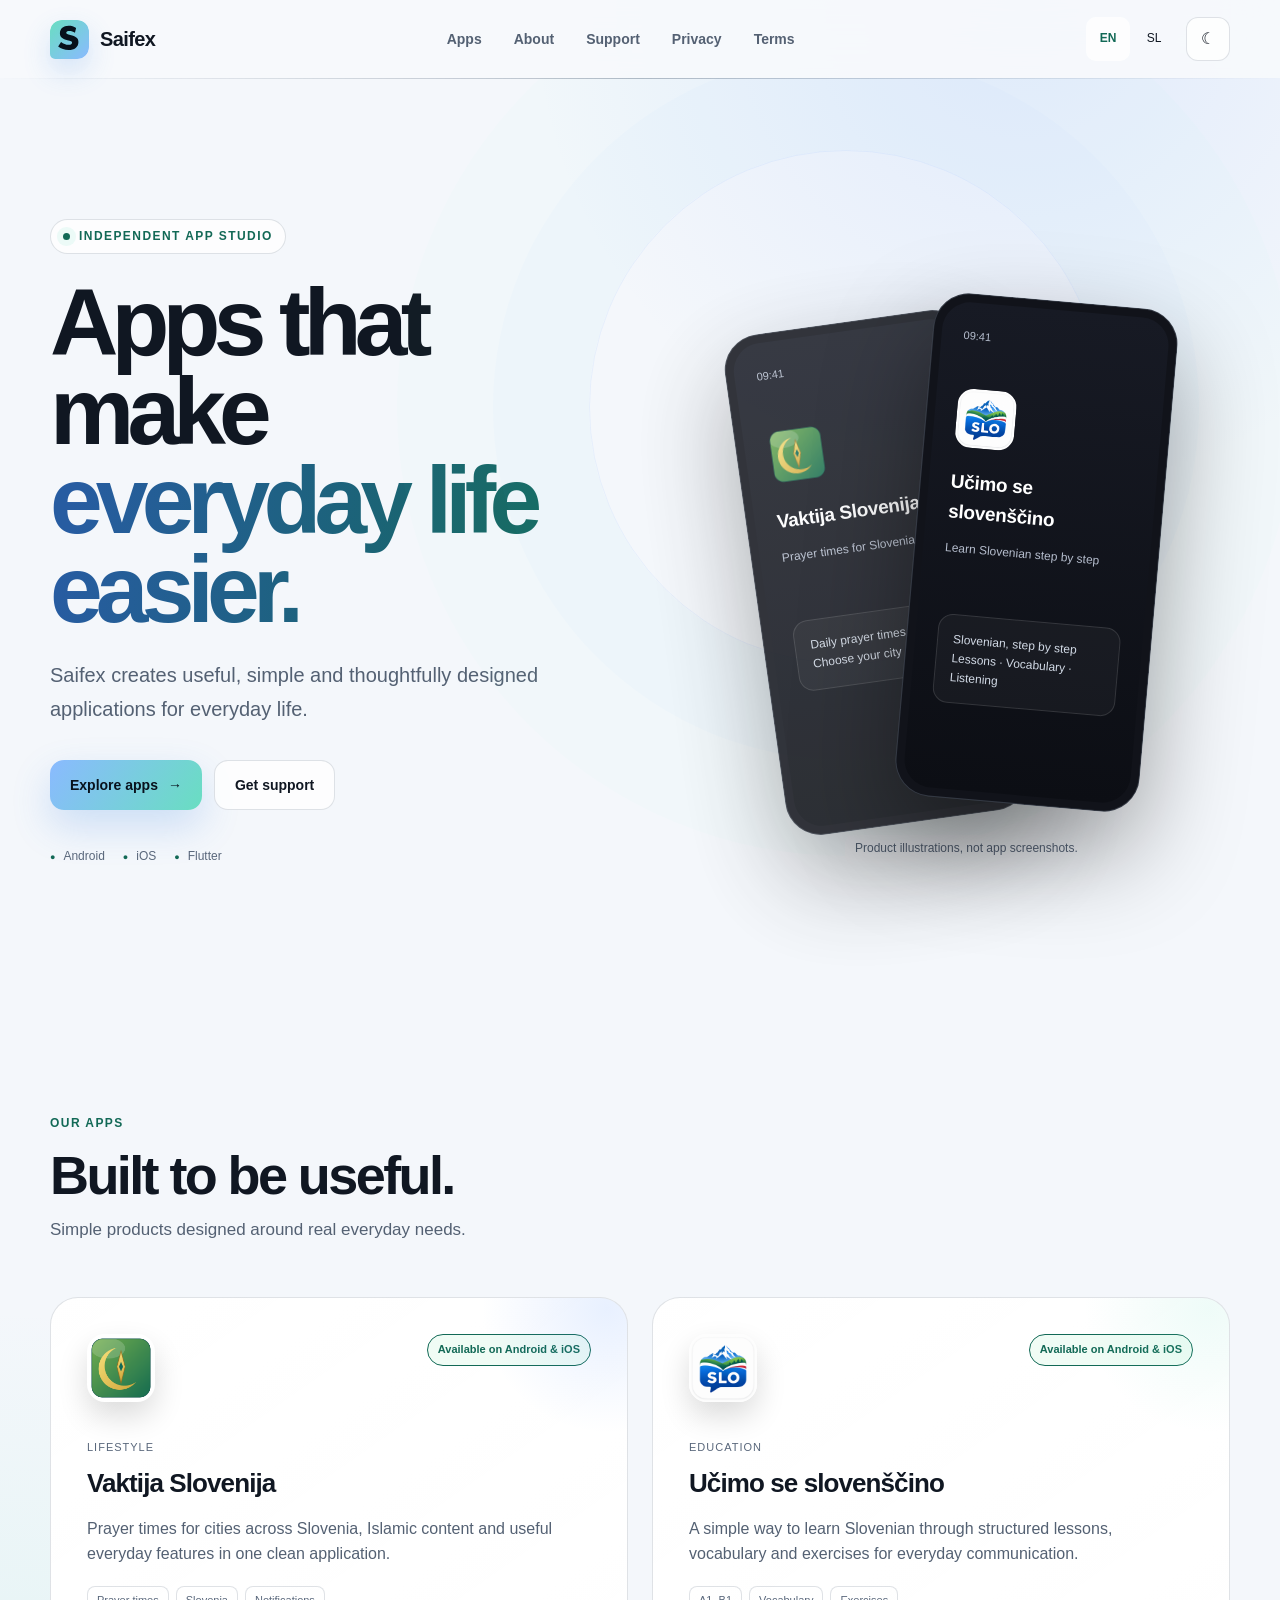
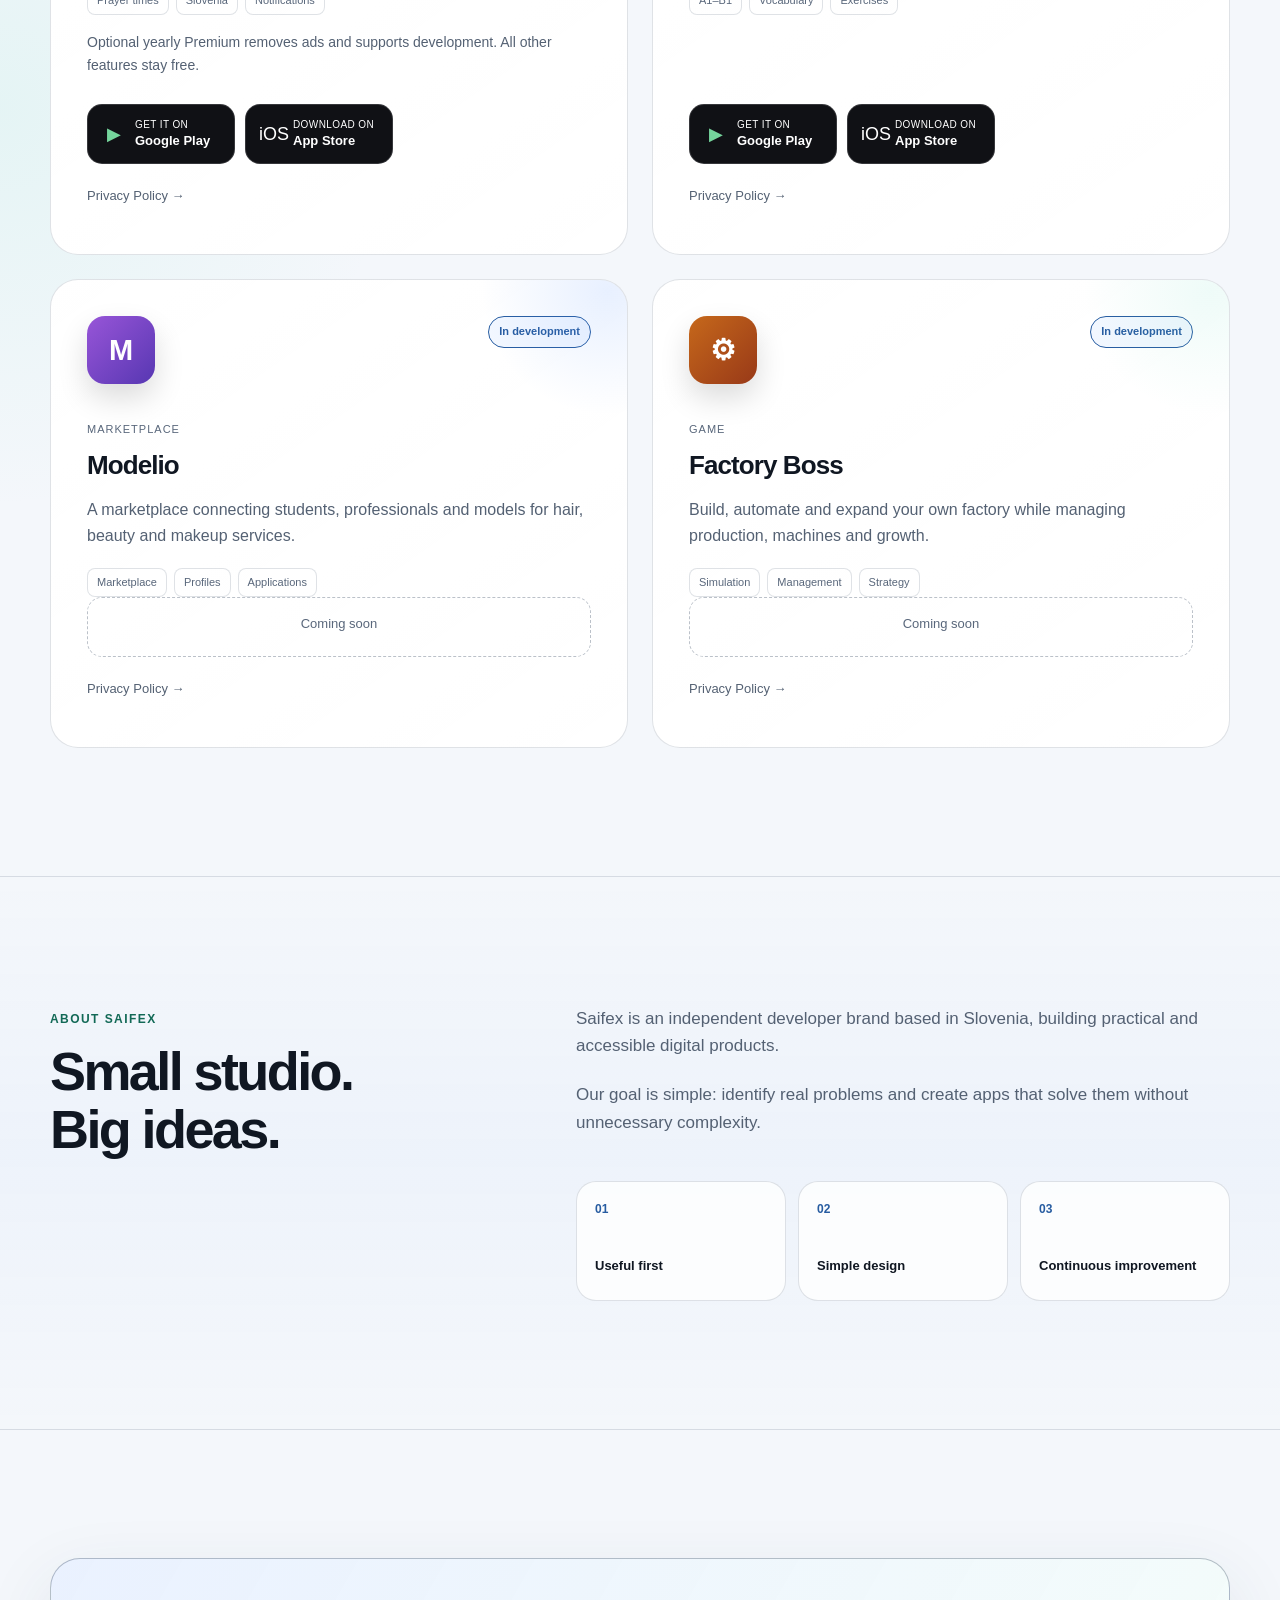
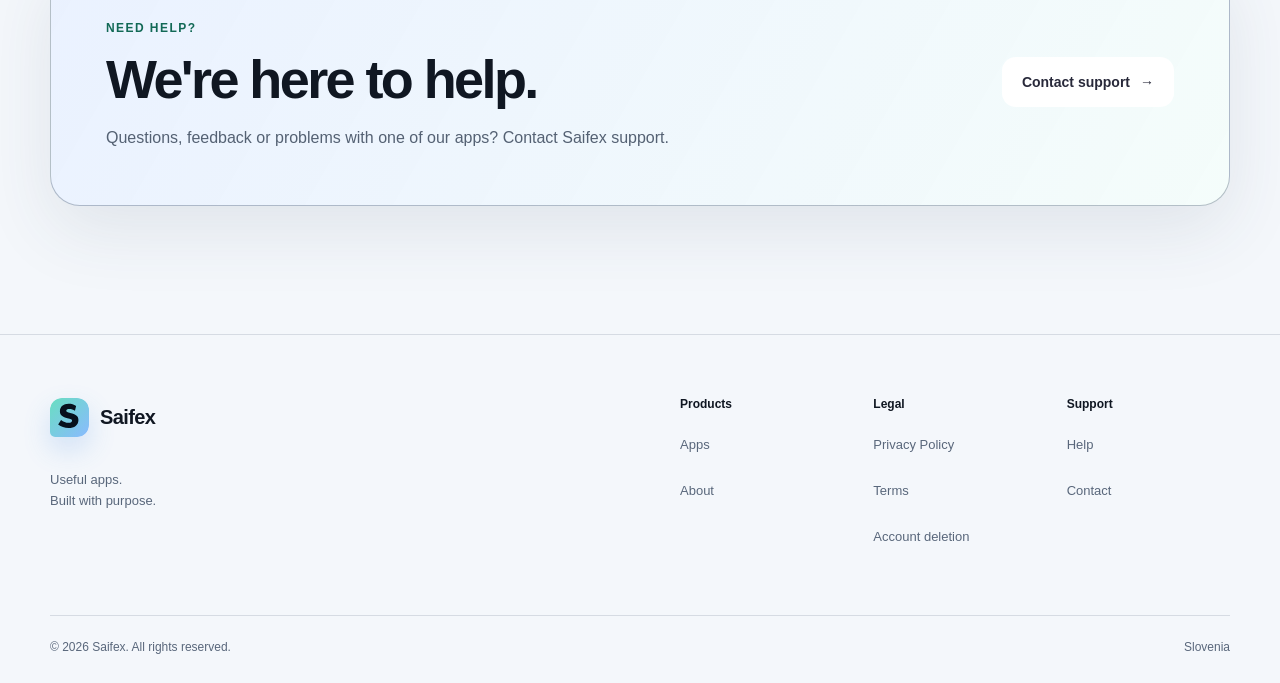
==== commit 76d4cb4b: "Update bilingual website for Android and iOS production releases" ====
--- a/index.html
+++ b/index.html
@@ -2,109 +2,106 @@
 <html lang="en">
 <head>
     <meta charset="UTF-8">
-
     <meta name="viewport" content="width=device-width, initial-scale=1.0">
-
-    <title>Saifex — Thoughtful apps for everyday life</title>
-
-    <meta
-        name="description"
-        content="Saifex is an independent software studio building focused mobile apps for learning, daily life and useful experiences."
-    >
-
+    <title>Saifex | Thoughtful apps for everyday life</title>
+    <meta name="description" content="Independent developer brand in Slovenia. Explore Vaktija Slovenija, Učimo se slovenščino, Modelio and Factory Boss.">
     <meta name="robots" content="index, follow">
-    <meta name="theme-color" content="#080b12">
+    <meta name="theme-color" content="#070b12">
     <link rel="canonical" href="https://saifex-apps.github.io/">
-
-    <meta property="og:title" content="Saifex">
-    <meta
-        property="og:description"
-        content="Useful apps. Simple experiences. Built with purpose."
-    >
+    <link rel="alternate" hreflang="en" href="https://saifex-apps.github.io/">
+    <link rel="alternate" hreflang="sl" href="https://saifex-apps.github.io/sl/">
+    <link rel="alternate" hreflang="x-default" href="https://saifex-apps.github.io/">
+    <meta property="og:title" content="Saifex | Thoughtful apps for everyday life">
+    <meta property="og:description" content="Independent developer brand in Slovenia. Explore Vaktija Slovenija, Učimo se slovenščino, Modelio and Factory Boss.">
+    <meta property="og:url" content="https://saifex-apps.github.io/">
     <meta property="og:type" content="website">
-    <meta property="og:url" content="https://saifex-apps.github.io/">
     <meta property="og:site_name" content="Saifex">
-
-    <script type="application/ld+json">
+    <meta property="og:locale" content="en_GB">
+    <meta property="og:image" content="https://saifex-apps.github.io/assets/brand/social.png">
+    <meta property="og:image:width" content="1200">
+    <meta property="og:image:height" content="630">
+    <meta property="og:image:alt" content="Saifex: Vaktija Slovenija, Učimo se slovenščino, Modelio, Factory Boss">
+    <meta name="twitter:card" content="summary_large_image">
+    <meta name="twitter:title" content="Saifex | Thoughtful apps for everyday life">
+    <meta name="twitter:description" content="Independent developer brand in Slovenia. Explore Vaktija Slovenija, Učimo se slovenščino, Modelio and Factory Boss.">
+    <meta name="twitter:image" content="https://saifex-apps.github.io/assets/brand/social.png">
+    <meta name="twitter:image:alt" content="Saifex applications">
+    <link rel="icon" type="image/svg+xml" href="assets/brand/favicon.svg">
+    <link rel="icon" type="image/png" sizes="32x32" href="assets/brand/favicon-32.png">
+    <link rel="apple-touch-icon" sizes="180x180" href="assets/brand/apple-touch-icon.png">
+    <script src="js/theme-init.js"></script>
+    <link rel="stylesheet" href="css/style.css">
+    <script type="application/ld+json">{
+  "@context": "https://schema.org",
+  "@graph": [
     {
-        "@context": "https://schema.org",
-        "@type": "Organization",
-        "name": "Saifex",
-        "url": "https://saifex-apps.github.io/",
-        "email": "saifex.apps@outlook.com"
+      "@type": "WebSite",
+      "name": "Saifex",
+      "url": "https://saifex-apps.github.io/",
+      "inLanguage": [
+        "en",
+        "sl"
+      ]
+    },
+    {
+      "@type": "Brand",
+      "name": "Saifex",
+      "url": "https://saifex-apps.github.io/",
+      "logo": "https://saifex-apps.github.io/assets/brand/favicon.svg"
+    },
+    {
+      "@type": "SoftwareApplication",
+      "name": "Vaktija Slovenija",
+      "applicationCategory": "LifestyleApplication",
+      "operatingSystem": "Android, iOS",
+      "url": "https://play.google.com/store/apps/details?id=com.saidf.vaktijaslovenija",
+      "sameAs": [
+        "https://play.google.com/store/apps/details?id=com.saidf.vaktijaslovenija",
+        "https://apps.apple.com/us/app/vaktija-slovenija/id6817845447"
+      ]
+    },
+    {
+      "@type": "SoftwareApplication",
+      "name": "Učimo se slovenščino",
+      "applicationCategory": "EducationalApplication",
+      "operatingSystem": "Android, iOS",
+      "url": "https://play.google.com/store/apps/details?id=com.saidf.ucimoslovenscino",
+      "sameAs": [
+        "https://play.google.com/store/apps/details?id=com.saidf.ucimoslovenscino",
+        "https://apps.apple.com/us/app/u%C4%8Dimo-se-sloven%C5%A1%C4%8Dino/id6818986318"
+      ]
     }
-    </script>
-
-    <link rel="stylesheet" href="css/style.css">
+  ]
+}</script>
 </head>
-
 <body>
-
 <a class="skip-link" href="#main-content">Skip to content</a>
-
-<div class="background-glow glow-one"></div>
-<div class="background-glow glow-two"></div>
-
 <header class="site-header">
     <div class="container header-inner">
-
-        <a href="index.html" class="brand" aria-label="Saifex home">
-            <div class="brand-logo">
-                S
-            </div>
-
-            <span>Saifex</span>
-        </a>
-
-        <nav class="desktop-nav" aria-label="Primary navigation">
-            <a href="#apps">Apps</a>
-            <a href="#about">About</a>
+        <a href="index.html" class="brand" aria-label="Saifex home"><img class="brand-logo" src="assets/brand/favicon.svg" width="39" height="39" alt=""><span>Saifex</span></a>
+        <nav class="desktop-nav" aria-label="Primary navigation"><a href="index.html#apps">Apps</a>
+            <a href="index.html#about">About</a>
             <a href="support.html">Support</a>
             <a href="privacy.html">Privacy</a>
-        </nav>
-
+            <a href="terms.html">Terms</a></nav>
         <div class="header-actions">
-
-            <button
-                id="themeToggle"
-                class="icon-button"
-                type="button"
-                aria-label="Switch to light theme"
-                aria-pressed="false"
-            >
-                <span id="themeIcon">☀</span>
-            </button>
-
-            <button
-                id="menuButton"
-                class="menu-button"
-                type="button"
-                aria-label="Open menu"
-                aria-expanded="false"
-                aria-controls="mobileMenu"
-            >
-                <span></span>
-                <span></span>
-                <span></span>
-            </button>
-
+            <nav class="language-switch" aria-label="Language">
+                <a href="index.html" hreflang="en" lang="en" data-language-link aria-current="page" aria-label="English">EN</a>
+                <a href="sl/index.html" hreflang="sl" lang="sl" data-language-link aria-label="Slovenščina">SL</a>
+            </nav>
+            <button id="themeToggle" class="icon-button" type="button" aria-label="Switch to light theme" aria-pressed="false"><span id="themeIcon" aria-hidden="true">☀</span></button>
+            <button id="menuButton" class="menu-button" type="button" aria-label="Open menu" aria-expanded="false" aria-controls="mobileMenu"><span></span><span></span><span></span></button>
         </div>
-
     </div>
-
-    <nav id="mobileMenu" class="mobile-menu" aria-label="Mobile navigation">
-        <a href="#apps">Apps</a>
-        <a href="#about">About</a>
-        <a href="support.html">Support</a>
-        <a href="privacy.html">Privacy Policy</a>
-        <a href="terms.html">Terms</a>
-    </nav>
+    <nav id="mobileMenu" class="mobile-menu" aria-label="Mobile navigation"><a href="index.html#apps">Apps</a>
+            <a href="index.html#about">About</a>
+            <a href="support.html">Support</a>
+            <a href="privacy.html">Privacy</a>
+            <a href="terms.html">Terms</a></nav>
 </header>
-
-
-<main id="main-content">
-
-    <!-- HERO -->
+<main id="main-content" tabindex="-1">
+
+
 
     <section class="hero">
 
@@ -145,17 +142,17 @@
                 <div class="platform-row">
 
                     <div class="platform-pill">
-                        <span class="platform-icon">●</span>
+                        <span class="platform-icon" aria-hidden="true">●</span>
                         Android
                     </div>
 
                     <div class="platform-pill">
-                        <span class="platform-icon apple">●</span>
-                        Mobile
+                        <span class="platform-icon apple" aria-hidden="true">●</span>
+                        iOS
                     </div>
 
                     <div class="platform-pill">
-                        <span class="platform-icon">●</span>
+                        <span class="platform-icon" aria-hidden="true">●</span>
                         Flutter
                     </div>
 
@@ -164,7 +161,8 @@
             </div>
 
 
-            <div class="hero-visual">
+            <div class="hero-visual" aria-hidden="true">
+<p class="device-caption">Product illustrations, not app screenshots.</p>
 
                 <div class="phone phone-back">
 
@@ -174,9 +172,7 @@
                             09:41
                         </div>
 
-                        <div class="mini-app-icon vaktija-icon">
-                            ☾
-                        </div>
+                        <img class="mini-app-icon" src="assets/apps/vaktija/icon.png" width="59" height="59" alt="">
 
                         <h3>Vaktija Slovenija</h3>
 
@@ -184,13 +180,7 @@
                             Prayer times for Slovenia
                         </p>
 
-                        <div class="mini-widget">
-
-                            <span>Next prayer</span>
-
-                            <strong>18:42</strong>
-
-                        </div>
+                        <div class="mini-widget">Daily prayer times<br>Choose your city</div>
 
                     </div>
 
@@ -205,9 +195,7 @@
                             09:41
                         </div>
 
-                        <div class="mini-app-icon slovene-icon">
-                            SLO
-                        </div>
+                        <img class="mini-app-icon" src="assets/apps/ucimo/icon.png" width="59" height="59" alt="">
 
                         <h3>
                             Učimo se slovenščino
@@ -217,23 +205,7 @@
                             Learn Slovenian step by step
                         </p>
 
-                        <div class="lesson-progress">
-
-                            <div class="lesson-title">
-                                Daily lesson
-                            </div>
-
-                            <div class="progress-track">
-
-                                <div class="progress-fill"></div>
-
-                            </div>
-
-                            <small>
-                                72% completed
-                            </small>
-
-                        </div>
+                        <div class="lesson-progress">Slovenian, step by step<br>Lessons · Vocabulary · Listening</div>
 
                     </div>
 
@@ -246,7 +218,7 @@
     </section>
 
 
-    <!-- APPS -->
+
 
     <section id="apps" class="section">
 
@@ -271,18 +243,16 @@
 
             <div class="apps-grid">
 
-                <!-- VAKTIJA -->
+
 
                 <article class="app-card featured-card">
 
                     <div class="app-card-top">
 
-                        <div class="app-icon app-icon-vaktija">
-                            ☾
-                        </div>
+                        <img class="app-icon" src="assets/apps/vaktija/icon.png" width="68" height="68" loading="lazy" alt="Vaktija Slovenija app icon">
 
                         <div class="app-status available">
-                            Available
+                            Available on Android &amp; iOS
                         </div>
 
                     </div>
@@ -311,57 +281,28 @@
 
                         </div>
 
-                    </div>
+                    <p class="premium-note">Optional yearly Premium removes ads and supports development. All other features stay free.</p></div>
 
                     <div class="store-buttons">
 
-                        <!--
-                        Zamijeni # sa pravim Google Play URL-om.
-                        -->
-
-                        <a
-                            href="https://play.google.com/store/apps/details?id=com.saidf.vaktijaslovenija"
-                            class="store-button"
-                            aria-label="Vaktija Slovenija on Google Play"
-                            rel="noopener"
-                        >
-                            <div class="store-logo play-logo">
-                                ▶
+                        <a href="https://play.google.com/store/apps/details?id=com.saidf.vaktijaslovenija" class="store-button" aria-label="Vaktija Slovenija on Google Play" rel="noopener">
+                            <div class="store-logo play-logo" aria-hidden="true">▶</div>
+                            <div>
+                                <small>GET IT ON</small>
+                                <strong>Google Play</strong>
                             </div>
-
+                        </a>
+
+                        <a href="https://apps.apple.com/us/app/vaktija-slovenija/id6817845447" class="store-button" aria-label="Vaktija Slovenija on App Store" rel="noopener">
+                            <div class="store-logo" aria-hidden="true">iOS</div>
                             <div>
-                                <small>
-                                    GET IT ON
-                                </small>
-
-                                <strong>
-                                    Google Play
-                                </strong>
+                                <small>DOWNLOAD ON</small>
+                                <strong>App Store</strong>
                             </div>
-
                         </a>
 
-                        <div class="store-button disabled">
-
-                            <div class="store-logo">
-                                
-                            </div>
-
-                            <div>
-
-                                <small>
-                                    COMING SOON ON
-                                </small>
-
-                                <strong>
-                                    App Store
-                                </strong>
-
-                            </div>
-
-                        </div>
-
-                    </div>
+                    </div>
+
 
                     <a
                         href="privacy.html#vaktija"
@@ -373,18 +314,16 @@
                 </article>
 
 
-                <!-- UCIMO -->
+
 
                 <article class="app-card">
 
                     <div class="app-card-top">
 
-                        <div class="app-icon app-icon-slovene">
-                            SLO
-                        </div>
+                        <img class="app-icon" src="assets/apps/ucimo/icon.png" width="68" height="68" loading="lazy" alt="Učimo se slovenščino app icon">
 
                         <div class="app-status available">
-                            Available
+                            Available on Android &amp; iOS
                         </div>
 
                     </div>
@@ -417,47 +356,24 @@
 
                     <div class="store-buttons">
 
-                        <div class="store-button disabled" aria-label="Učimo se slovenščino Google Play listing coming soon">
-
-                            <div class="store-logo play-logo">
-                                ▶
+                        <a href="https://play.google.com/store/apps/details?id=com.saidf.ucimoslovenscino" class="store-button" aria-label="Učimo se slovenščino on Google Play" rel="noopener">
+                            <div class="store-logo play-logo" aria-hidden="true">▶</div>
+                            <div>
+                                <small>GET IT ON</small>
+                                <strong>Google Play</strong>
                             </div>
-
+                        </a>
+
+                        <a href="https://apps.apple.com/us/app/u%C4%8Dimo-se-sloven%C5%A1%C4%8Dino/id6818986318" class="store-button" aria-label="Učimo se slovenščino on App Store" rel="noopener">
+                            <div class="store-logo" aria-hidden="true">iOS</div>
                             <div>
-
-                                <small>
-                                    GET IT ON
-                                </small>
-
-                                <strong>
-                                    Google Play
-                                </strong>
-
+                                <small>DOWNLOAD ON</small>
+                                <strong>App Store</strong>
                             </div>
-
-                        </div>
-
-                        <div class="store-button disabled">
-
-                            <div class="store-logo">
-                                
-                            </div>
-
-                            <div>
-
-                                <small>
-                                    COMING SOON ON
-                                </small>
-
-                                <strong>
-                                    App Store
-                                </strong>
-
-                            </div>
-
-                        </div>
-
-                    </div>
+                        </a>
+
+                    </div>
+
 
                     <a
                         href="privacy.html#ucimo"
@@ -469,7 +385,7 @@
                 </article>
 
 
-                <!-- MODELIO -->
+
 
                 <article class="app-card">
 
@@ -504,8 +420,8 @@
                         <div class="app-features">
 
                             <span>Marketplace</span>
-                            <span>Chat</span>
-                            <span>Reviews</span>
+                            <span>Profiles</span>
+                            <span>Applications</span>
 
                         </div>
 
@@ -525,7 +441,7 @@
                 </article>
 
 
-                <!-- FACTORY BOSS -->
+
 
                 <article class="app-card">
 
@@ -570,6 +486,7 @@
                         Coming soon
                     </div>
 
+                <a href="privacy.html#factory" class="app-policy-link">Privacy Policy →</a>
                 </article>
 
             </div>
@@ -579,7 +496,7 @@
     </section>
 
 
-    <!-- ABOUT -->
+
 
     <section id="about" class="section about-section">
 
@@ -602,8 +519,7 @@
             <div class="about-copy">
 
                 <p>
-                    Saifex is an independent software brand focused on
-                    building practical and accessible digital products.
+                    Saifex is an independent developer brand based in Slovenia, building practical and accessible digital products.
                 </p>
 
                 <p>
@@ -652,7 +568,7 @@
     </section>
 
 
-    <!-- SUPPORT CTA -->
+
 
     <section class="section">
 
@@ -692,8 +608,6 @@
     </section>
 
 </main>
-
-
 <footer class="footer">
 
     <div class="container footer-grid">
@@ -702,9 +616,7 @@
 
             <a href="index.html" class="brand footer-brand">
 
-                <div class="brand-logo">
-                    S
-                </div>
+                <img class="brand-logo" src="assets/brand/favicon.svg" width="39" height="39" alt="" loading="lazy">
 
                 <span>
                     Saifex
@@ -753,6 +665,7 @@
                 <a href="terms.html">
                     Terms
                 </a>
+<a href="account-deletion.html">Account deletion</a>
 
             </div>
 
@@ -781,7 +694,7 @@
     <div class="container footer-bottom">
 
         <span>
-            © <span id="year"></span> Saifex.
+            © <span id="year">2026</span> Saifex.
             All rights reserved.
         </span>
 
@@ -792,9 +705,6 @@
     </div>
 
 </footer>
-
-
 <script src="js/main.js"></script>
-
 </body>
 </html>
--- a/css/style.css
+++ b/css/style.css
@@ -1,2254 +1,79 @@
-/* =========================================================
-   SAIFEX WEBSITE
-   ========================================================= */
-
+/* Saifex: one shared visual system for English and Slovenian pages. */
+
+/* Variables and themes */
 :root {
-    --background: #080a0f;
-    --background-secondary: #0d1017;
-
-    --surface: rgba(255, 255, 255, 0.055);
-    --surface-hover: rgba(255, 255, 255, 0.08);
-
-    --border: rgba(255, 255, 255, 0.09);
-    --border-strong: rgba(255, 255, 255, 0.15);
-
-    --text: #f7f8fb;
-    --text-secondary: #a1a7b5;
-    --text-muted: #747b8b;
-
-    --primary: #6868ff;
-    --primary-light: #8a8cff;
-
-    --success: #45d483;
-
-    --header-background: rgba(8, 10, 15, 0.72);
-
-    --card-shadow:
-        0 30px 80px rgba(0, 0, 0, 0.24);
-
-    --max-width: 1180px;
-}
-
-
-body.light {
-    --background: #f7f8fc;
-    --background-secondary: #ffffff;
-
-    --surface: rgba(0, 0, 0, 0.035);
-    --surface-hover: rgba(0, 0, 0, 0.055);
-
-    --border: rgba(0, 0, 0, 0.08);
-    --border-strong: rgba(0, 0, 0, 0.13);
-
-    --text: #14151b;
-    --text-secondary: #5d6270;
-    --text-muted: #858b98;
-
-    --header-background: rgba(247, 248, 252, 0.78);
-
-    --card-shadow:
-        0 30px 80px rgba(31, 38, 66, 0.08);
-}
-
-
-
-/* =========================================================
-   RESET
-   ========================================================= */
-
-* {
-    box-sizing: border-box;
-}
-
-html {
-    scroll-behavior: smooth;
-}
-
-body {
-    margin: 0;
-
-    background:
-        var(--background);
-
-    color:
-        var(--text);
-
-    font-family:
-        Inter,
-        -apple-system,
-        BlinkMacSystemFont,
-        "Segoe UI",
-        Roboto,
-        Helvetica,
-        Arial,
-        sans-serif;
-
-    line-height: 1.6;
-
-    overflow-x: hidden;
-
-    transition:
-        background 0.3s ease,
-        color 0.3s ease;
-}
-
-
-a {
-    color: inherit;
-    text-decoration: none;
-}
-
-
-button {
-    font: inherit;
-}
-
-
-img {
-    max-width: 100%;
-}
-
-
-.container {
-    width: min(
-        calc(100% - 40px),
-        var(--max-width)
-    );
-
-    margin-inline: auto;
-}
-
-
-
-/* =========================================================
-   BACKGROUND
-   ========================================================= */
-
-.background-glow {
-    position: fixed;
-
-    width: 600px;
-    height: 600px;
-
-    border-radius: 50%;
-
-    filter: blur(150px);
-
-    pointer-events: none;
-
-    opacity: 0.16;
-
-    z-index: -1;
-}
-
-
-.glow-one {
-    background: #5d50ff;
-
-    top: -280px;
-    left: -180px;
-}
-
-
-.glow-two {
-    background: #455cff;
-
-    right: -260px;
-    top: 460px;
-}
-
-
-
-/* =========================================================
-   HEADER
-   ========================================================= */
-
-.site-header {
-    position: sticky;
-
-    top: 0;
-
-    z-index: 100;
-
-    background:
-        var(--header-background);
-
-    backdrop-filter:
-        blur(22px);
-
-    -webkit-backdrop-filter:
-        blur(22px);
-
-    border-bottom:
-        1px solid var(--border);
-}
-
-
-.header-inner {
-    min-height: 76px;
-
-    display: flex;
-
-    align-items: center;
-
-    justify-content: space-between;
-}
-
-
-.brand {
-    display: inline-flex;
-
-    align-items: center;
-
-    gap: 11px;
-
-    font-size: 20px;
-
-    font-weight: 750;
-
-    letter-spacing:
-        -0.4px;
-}
-
-
-.brand-logo {
-    width: 36px;
-    height: 36px;
-
-    border-radius: 11px;
-
-    display: grid;
-
-    place-items: center;
-
-    color: white;
-
-    background:
-        linear-gradient(
-            135deg,
-            #7778ff,
-            #5150e7
-        );
-
-    box-shadow:
-        0 10px 30px rgba(92, 92, 255, 0.34);
-}
-
-
-.desktop-nav {
-    display: flex;
-
-    align-items: center;
-
-    gap: 34px;
-}
-
-
-.desktop-nav a {
-    color:
-        var(--text-secondary);
-
-    font-size: 14px;
-
-    font-weight: 500;
-
-    transition:
-        color 0.2s ease;
-}
-
-
-.desktop-nav a:hover {
-    color:
-        var(--text);
-}
-
-
-.header-actions {
-    display: flex;
-
-    align-items: center;
-
-    gap: 10px;
-}
-
-
-.icon-button {
-    width: 40px;
-    height: 40px;
-
-    border: 1px solid var(--border);
-
-    color:
-        var(--text);
-
-    background:
-        var(--surface);
-
-    border-radius: 12px;
-
-    cursor: pointer;
-
-    transition:
-        0.2s ease;
-}
-
-
-.icon-button:hover {
-    background:
-        var(--surface-hover);
-
-    transform:
-        translateY(-1px);
-}
-
-
-.menu-button {
-    display: none;
-
-    width: 42px;
-    height: 42px;
-
-    border: none;
-
-    background: none;
-
-    cursor: pointer;
-
-    flex-direction: column;
-
-    justify-content: center;
-
-    align-items: center;
-
-    gap: 5px;
-}
-
-
-.menu-button span {
-    display: block;
-
-    width: 21px;
-    height: 2px;
-
-    background:
-        var(--text);
-
-    border-radius: 4px;
-}
-
-
-.mobile-menu {
-    display: none;
-
-    padding:
-        10px 20px 24px;
-
-    flex-direction: column;
-
-    gap: 4px;
-
-    border-top:
-        1px solid var(--border);
-}
-
-
-.mobile-menu a {
-    padding:
-        11px 6px;
-
-    color:
-        var(--text-secondary);
-}
-
-
-.mobile-menu.open {
-    display: flex;
-}
-
-
-
-/* =========================================================
-   HERO
-   ========================================================= */
-
-.hero {
-    padding:
-        105px 0 115px;
-}
-
-
-.hero-grid {
-    display: grid;
-
-    grid-template-columns:
-        1.05fr 0.95fr;
-
-    gap:
-        70px;
-
-    align-items:
-        center;
-}
-
-
-.eyebrow {
-    width:
-        fit-content;
-
-    display:
-        flex;
-
-    align-items:
-        center;
-
-    gap:
-        9px;
-
-    padding:
-        7px 12px;
-
-    border:
-        1px solid var(--border);
-
-    border-radius:
-        100px;
-
-    color:
-        var(--text-secondary);
-
-    font-size:
-        13px;
-
-    background:
-        var(--surface);
-}
-
-
-.status-dot {
-    width:
-        7px;
-
-    height:
-        7px;
-
-    border-radius:
-        50%;
-
-    background:
-        var(--success);
-
-    box-shadow:
-        0 0 0 5px
-        rgba(69, 212, 131, 0.12);
-}
-
-
-.hero h1 {
-    margin:
-        24px 0 24px;
-
-    max-width:
-        680px;
-
-    font-size:
-        clamp(
-            48px,
-            6vw,
-            78px
-        );
-
-    line-height:
-        1.02;
-
-    letter-spacing:
-        -4px;
-
-    font-weight:
-        780;
-}
-
-
-.gradient-text {
-    display:
-        inline-block;
-
-    color:
-        transparent;
-
-    background:
-        linear-gradient(
-            95deg,
-            #8687ff,
-            #6373ff,
-            #9f7dff
-        );
-
-    -webkit-background-clip:
-        text;
-
-    background-clip:
-        text;
-}
-
-
-.hero-description {
-    max-width:
-        590px;
-
-    font-size:
-        19px;
-
-    color:
-        var(--text-secondary);
-
-    line-height:
-        1.75;
-}
-
-
-.hero-actions {
-    margin-top:
-        34px;
-
-    display:
-        flex;
-
-    gap:
-        12px;
-
-    flex-wrap:
-        wrap;
-}
-
-
-.button {
-    min-height:
-        48px;
-
-    display:
-        inline-flex;
-
-    align-items:
-        center;
-
-    justify-content:
-        center;
-
-    gap:
-        10px;
-
-    padding:
-        0 20px;
-
-    border-radius:
-        13px;
-
-    font-size:
-        14px;
-
-    font-weight:
-        650;
-
-    transition:
-        0.2s ease;
-}
-
-
-.button:hover {
-    transform:
-        translateY(-2px);
-}
-
-
-.button-primary {
-    color:
-        white;
-
-    background:
-        linear-gradient(
-            135deg,
-            #7172ff,
-            #5355eb
-        );
-
-    box-shadow:
-        0 15px 35px rgba(82, 83, 238, 0.28);
-}
-
-
-.button-secondary {
-    border:
-        1px solid var(--border);
-
-    background:
-        var(--surface);
-}
-
-
-.platform-row {
-    margin-top:
-        37px;
-
-    display:
-        flex;
-
-    flex-wrap:
-        wrap;
-
-    gap:
-        10px;
-}
-
-
-.platform-pill {
-    display:
-        flex;
-
-    align-items:
-        center;
-
-    gap:
-        8px;
-
-    color:
-        var(--text-muted);
-
-    font-size:
-        12px;
-}
-
-
-.platform-icon {
-    color:
-        #77d089;
-
-    font-size:
-        9px;
-}
-
-
-.platform-icon.apple {
-    color:
-        #b9bbc5;
-}
-
-
-
-/* =========================================================
-   HERO PHONE
-   ========================================================= */
-
-.hero-visual {
-    position:
-        relative;
-
-    min-height:
-        550px;
-
-    display:
-        flex;
-
-    align-items:
-        center;
-
-    justify-content:
-        center;
-}
-
-
-.phone {
-    position:
-        absolute;
-
-    width:
-        245px;
-
-    height:
-        505px;
-
-    padding:
-        8px;
-
-    border:
-        1px solid rgba(255,255,255,0.13);
-
-    border-radius:
-        36px;
-
-    background:
-        #11131a;
-
-    box-shadow:
-        0 50px 100px rgba(0,0,0,0.45);
-}
-
-
-.phone-screen {
-    width:
-        100%;
-
-    height:
-        100%;
-
-    overflow:
-        hidden;
-
-    padding:
-        25px 22px;
-
-    border-radius:
-        28px;
-
-    background:
-        linear-gradient(
-            180deg,
-            #171a24,
-            #0c0e14
-        );
-
-    color:
-        white;
-}
-
-
-.phone-front {
-    transform:
-        translate(
-            70px,
-            10px
-        )
-        rotate(5deg);
-
-    z-index:
-        3;
-}
-
-
-.phone-back {
-    transform:
-        translate(
-            -90px,
-            30px
-        )
-        rotate(-8deg);
-
-    opacity:
-        0.8;
-}
-
-
-.mini-status {
-    font-size:
-        11px;
-
-    opacity:
-        0.55;
-
-    margin-bottom:
-        43px;
-}
-
-
-.mini-app-icon {
-    width:
-        59px;
-
-    height:
-        59px;
-
-    border-radius:
-        16px;
-
-    display:
-        grid;
-
-    place-items:
-        center;
-
-    margin-bottom:
-        20px;
-
-    font-weight:
-        800;
-}
-
-
-.vaktija-icon {
-    background:
-        linear-gradient(
-            135deg,
-            #274d3f,
-            #1a3029
-        );
-
-    color:
-        #e7c86c;
-
-    font-size:
-        32px;
-}
-
-
-.slovene-icon {
-    background:
-        linear-gradient(
-            135deg,
-            #46a8ff,
-            #265ddc
-        );
-
-    color:
-        white;
-}
-
-
-.phone h3 {
-    margin:
-        0;
-
-    font-size:
-        19px;
-
-    letter-spacing:
-        -0.3px;
-}
-
-
-.phone p {
-    font-size:
-        12px;
-
-    color:
-        #8f95a4;
-}
-
-
-.mini-widget,
-.lesson-progress {
-    margin-top:
-        55px;
-
-    border:
-        1px solid rgba(255,255,255,0.07);
-
-    background:
-        rgba(255,255,255,0.04);
-
-    padding:
-        15px;
-
-    border-radius:
-        15px;
-}
-
-
-.mini-widget {
-    display:
-        flex;
-
-    align-items:
-        center;
-
-    justify-content:
-        space-between;
-}
-
-
-.mini-widget span {
-    font-size:
-        11px;
-
-    color:
-        #969baa;
-}
-
-
-.lesson-title {
-    font-size:
-        12px;
-
-    margin-bottom:
-        13px;
-}
-
-
-.progress-track {
-    height:
-        6px;
-
-    background:
-        rgba(255,255,255,0.09);
-
-    border-radius:
-        20px;
-
-    overflow:
-        hidden;
-
-    margin-bottom:
-        10px;
-}
-
-
-.progress-fill {
-    width:
-        72%;
-
-    height:
-        100%;
-
-    border-radius:
-        inherit;
-
-    background:
-        linear-gradient(
-            90deg,
-            #7172ff,
-            #9294ff
-        );
-}
-
-
-.lesson-progress small {
-    color:
-        #8f95a4;
-
-    font-size:
-        10px;
-}
-
-
-
-/* =========================================================
-   SECTIONS
-   ========================================================= */
-
-.section {
-    padding:
-        105px 0;
-}
-
-
-.section-heading {
-    max-width:
-        700px;
-
-    margin-bottom:
-        54px;
-}
-
-
-.section-label {
-    color:
-        var(--primary-light);
-
-    text-transform:
-        uppercase;
-
-    font-size:
-        12px;
-
-    letter-spacing:
-        1.5px;
-
-    font-weight:
-        750;
-}
-
-
-.section-heading h2,
-.about-section h2,
-.support-cta h2 {
-    margin:
-        11px 0 12px;
-
-    font-size:
-        clamp(
-            36px,
-            5vw,
-            54px
-        );
-
-    line-height:
-        1.08;
-
-    letter-spacing:
-        -2.2px;
-}
-
-
-.section-heading p {
-    margin:
-        0;
-
-    color:
-        var(--text-secondary);
-
-    font-size:
-        17px;
-}
-
-
-
-/* =========================================================
-   APP CARDS
-   ========================================================= */
-
-.apps-grid {
-    display:
-        grid;
-
-    grid-template-columns:
-        repeat(2, 1fr);
-
-    gap:
-        20px;
-}
-
-
-.app-card {
-    position:
-        relative;
-
-    display:
-        flex;
-
-    flex-direction:
-        column;
-
-    padding:
-        28px;
-
-    min-height:
-        445px;
-
-    border:
-        1px solid var(--border);
-
-    background:
-        var(--surface);
-
-    border-radius:
-        24px;
-
-    box-shadow:
-        var(--card-shadow);
-
-    overflow:
-        hidden;
-
-    transition:
-        transform 0.25s ease,
-        border 0.25s ease,
-        background 0.25s ease;
-}
-
-
-.app-card:hover {
-    transform:
-        translateY(-5px);
-
-    border-color:
-        var(--border-strong);
-
-    background:
-        var(--surface-hover);
-}
-
-
-.app-card-top {
-    display:
-        flex;
-
-    align-items:
-        flex-start;
-
-    justify-content:
-        space-between;
-}
-
-
-.app-icon {
-    width:
-        68px;
-
-    height:
-        68px;
-
-    border-radius:
-        18px;
-
-    display:
-        grid;
-
-    place-items:
-        center;
-
-    color:
-        white;
-
-    font-weight:
-        800;
-
-    box-shadow:
-        0 15px 35px rgba(0,0,0,0.2);
-}
-
-
-.app-icon-vaktija {
-    background:
-        linear-gradient(
-            135deg,
-            #527c65,
-            #173c30
-        );
-
-    color:
-        #f4dc8c;
-
-    font-size:
-        37px;
-}
-
-
-.app-icon-slovene {
-    background:
-        linear-gradient(
-            135deg,
-            #4fc0ff,
-            #2850d8
-        );
-}
-
-
-.app-icon-modelio {
-    background:
-        linear-gradient(
-            135deg,
-            #bd6eff,
-            #7448e8
-        );
-
-    font-size:
-        29px;
-}
-
-
-.app-icon-factory {
-    background:
-        linear-gradient(
-            135deg,
-            #ff9d42,
-            #d55723
-        );
-
-    font-size:
-        29px;
-}
-
-
-.app-status {
-    padding:
-        6px 10px;
-
-    border-radius:
-        100px;
-
-    font-size:
-        11px;
-
-    font-weight:
-        650;
-}
-
-
-.app-status.available {
-    color:
-        #52db8b;
-
-    background:
-        rgba(69, 212, 131, 0.1);
-}
-
-
-.app-status.development {
-    color:
-        #a3a7ff;
-
-    background:
-        rgba(103, 104, 255, 0.12);
-}
-
-
-.app-card-content {
-    margin-top:
-        31px;
-}
-
-
-.app-category {
-    color:
-        var(--text-muted);
-
-    font-size:
-        11px;
-
-    text-transform:
-        uppercase;
-
-    letter-spacing:
-        1px;
-}
-
-
-.app-card h3 {
-    margin:
-        4px 0 11px;
-
-    font-size:
-        26px;
-
-    letter-spacing:
-        -1px;
-}
-
-
-.app-card p {
-    color:
-        var(--text-secondary);
-
-    margin:
-        0;
-
-    max-width:
-        500px;
-}
-
-
-.app-features {
-    display:
-        flex;
-
-    gap:
-        7px;
-
-    flex-wrap:
-        wrap;
-
-    margin-top:
-        19px;
-}
-
-
-.app-features span {
-    padding:
-        5px 9px;
-
-    border:
-        1px solid var(--border);
-
-    border-radius:
-        8px;
-
-    font-size:
-        11px;
-
-    color:
-        var(--text-muted);
-}
-
-
-.store-buttons {
-    display:
-        flex;
-
-    gap:
-        10px;
-
-    margin-top:
-        auto;
-
-    padding-top:
-        28px;
-}
-
-
-.store-button {
-    min-width:
-        148px;
-
-    min-height:
-        50px;
-
-    display:
-        flex;
-
-    align-items:
-        center;
-
-    gap:
-        9px;
-
-    padding:
-        8px 13px;
-
-    color:
-        white;
-
-    background:
-        #101115;
-
-    border:
-        1px solid rgba(255,255,255,0.08);
-
-    border-radius:
-        11px;
-
-    transition:
-        0.2s ease;
-}
-
-
-.store-button:not(.disabled):hover {
-    transform:
-        translateY(-2px);
-
-    background:
-        #181920;
-}
-
-
-.store-button.disabled {
-    opacity:
-        0.42;
-
-    cursor:
-        default;
-}
-
-
-.store-button small {
-    display:
-        block;
-
-    font-size:
-        7px;
-
-    letter-spacing:
-        0.4px;
-
-    opacity:
-        0.7;
-
-    line-height:
-        1.2;
-}
-
-
-.store-button strong {
-    display:
-        block;
-
-    font-size:
-        13px;
-
-    line-height:
-        1.3;
-}
-
-
-.store-logo {
-    width:
-        25px;
-
-    text-align:
-        center;
-
-    font-size:
-        22px;
-}
-
-
-.play-logo {
-    font-size:
-        17px;
-
-    color:
-        #75d59c;
-}
-
-
-.coming-soon-box {
-    margin-top:
-        auto;
-
-    padding:
-        13px;
-
-    border:
-        1px dashed var(--border-strong);
-
-    border-radius:
-        12px;
-
-    text-align:
-        center;
-
-    color:
-        var(--text-muted);
-
-    font-size:
-        13px;
-}
-
-
-.app-policy-link {
-    width:
-        fit-content;
-
-    margin-top:
-        17px;
-
-    color:
-        var(--text-secondary);
-
-    font-size:
-        12px;
-}
-
-
-.app-policy-link:hover {
-    color:
-        var(--text);
-}
-
-
-
-/* =========================================================
-   ABOUT
-   ========================================================= */
-
-.about-section {
-    border-top:
-        1px solid var(--border);
-
-    border-bottom:
-        1px solid var(--border);
-}
-
-
-.about-grid {
-    display:
-        grid;
-
-    grid-template-columns:
-        0.8fr 1.2fr;
-
-    gap:
-        90px;
-}
-
-
-.about-copy {
-    color:
-        var(--text-secondary);
-
-    font-size:
-        17px;
-}
-
-
-.about-copy p {
-    max-width:
-        640px;
-
-    margin-top:
-        0;
-
-    margin-bottom:
-        22px;
-}
-
-
-.about-values {
-    display:
-        grid;
-
-    grid-template-columns:
-        repeat(3, 1fr);
-
-    margin-top:
-        45px;
-
-    gap:
-        12px;
-}
-
-
-.value {
-    min-height:
-        120px;
-
-    padding:
-        18px;
-
-    border:
-        1px solid var(--border);
-
-    border-radius:
-        16px;
-
-    background:
-        var(--surface);
-}
-
-
-.value strong {
-    display:
-        block;
-
-    color:
-        var(--primary-light);
-
-    font-size:
-        12px;
-
-    margin-bottom:
-        32px;
-}
-
-
-.value span {
-    color:
-        var(--text);
-
-    font-size:
-        13px;
-
-    font-weight:
-        600;
-}
-
-
-
-/* =========================================================
-   SUPPORT CTA
-   ========================================================= */
-
-.support-cta {
-    position:
-        relative;
-
-    display:
-        flex;
-
-    align-items:
-        center;
-
-    justify-content:
-        space-between;
-
-    gap:
-        35px;
-
-    padding:
-        55px;
-
-    border-radius:
-        28px;
-
-    overflow:
-        hidden;
-
-    color:
-        white;
-
-    background:
-        linear-gradient(
-            135deg,
-            #4f50dc,
-            #6d66f2,
-            #7357d5
-        );
-
-    box-shadow:
-        0 40px 90px rgba(79, 80, 220, 0.22);
-}
-
-
-.support-cta .section-label {
-    color:
-        rgba(255,255,255,0.7);
-}
-
-
-.support-cta h2 {
-    margin-bottom:
-        10px;
-}
-
-
-.support-cta p {
-    margin:
-        0;
-
-    color:
-        rgba(255,255,255,0.74);
-
-    max-width:
-        620px;
-}
-
-
-.button-light {
-    flex-shrink:
-        0;
-
-    color:
-        #28293a;
-
-    background:
-        white;
-}
-
-
-
-/* =========================================================
-   FOOTER
-   ========================================================= */
-
-.footer {
-    padding:
-        60px 0 26px;
-
-    border-top:
-        1px solid var(--border);
-}
-
-
-.footer-grid {
-    display:
-        grid;
-
-    grid-template-columns:
-        1fr 1fr;
-
-    gap:
-        80px;
-}
-
-
-.footer-brand {
-    margin-bottom:
-        18px;
-}
-
-
-.footer p {
-    color:
-        var(--text-muted);
-
-    font-size:
-        13px;
-}
-
-
-.footer-links {
-    display:
-        grid;
-
-    grid-template-columns:
-        repeat(3, 1fr);
-
-    gap:
-        30px;
-}
-
-
-.footer-links div {
-    display:
-        flex;
-
-    flex-direction:
-        column;
-
-    gap:
-        9px;
-}
-
-
-.footer-links strong {
-    margin-bottom:
-        7px;
-
-    font-size:
-        12px;
-}
-
-
-.footer-links a {
-    color:
-        var(--text-muted);
-
-    font-size:
-        12px;
-
-    transition:
-        color 0.2s ease;
-}
-
-
-.footer-links a:hover {
-    color:
-        var(--text);
-}
-
-
-.footer-bottom {
-    margin-top:
-        55px;
-
-    padding-top:
-        22px;
-
-    border-top:
-        1px solid var(--border);
-
-    display:
-        flex;
-
-    justify-content:
-        space-between;
-
-    color:
-        var(--text-muted);
-
-    font-size:
-        11px;
-}
-
-
-
-/* =========================================================
-   LEGAL / SUPPORT PAGES
-   ========================================================= */
-
-.page-hero {
-    padding:
-        85px 0 50px;
-}
-
-
-.page-hero h1 {
-    margin:
-        12px 0 12px;
-
-    font-size:
-        clamp(
-            42px,
-            6vw,
-            65px
-        );
-
-    line-height:
-        1;
-
-    letter-spacing:
-        -3px;
-}
-
-
-.page-hero p {
-    color:
-        var(--text-secondary);
-
-    max-width:
-        650px;
-
-    font-size:
-        16px;
-}
-
-
-.legal-layout {
-    display:
-        grid;
-
-    grid-template-columns:
-        220px 1fr;
-
-    gap:
-        65px;
-
-    padding-bottom:
-        110px;
-}
-
-
-.legal-nav {
-    position:
-        sticky;
-
-    top:
-        105px;
-
-    height:
-        fit-content;
-
-    display:
-        flex;
-
-    flex-direction:
-        column;
-
-    gap:
-        7px;
-}
-
-
-.legal-nav a {
-    padding:
-        8px 10px;
-
-    border-radius:
-        8px;
-
-    color:
-        var(--text-muted);
-
-    font-size:
-        12px;
-}
-
-
-.legal-nav a:hover {
-    color:
-        var(--text);
-
-    background:
-        var(--surface);
-}
-
-
-.legal-content {
-    max-width:
-        760px;
-}
-
-
-.legal-section {
-    scroll-margin-top:
-        120px;
-
-    padding:
-        34px 0;
-
-    border-bottom:
-        1px solid var(--border);
-}
-
-
-.legal-section:first-child {
-    padding-top:
-        0;
-}
-
-
-.legal-section h2 {
-    margin-top:
-        0;
-
-    letter-spacing:
-        -0.6px;
-}
-
-
-.legal-section h3 {
-    margin-top:
-        28px;
-
-    font-size:
-        16px;
-}
-
-
-.legal-section p,
-.legal-section li {
-    color:
-        var(--text-secondary);
-
-    font-size:
-        14px;
-}
-
-
-.legal-section ul {
-    padding-left:
-        20px;
-}
-
-
-.last-updated {
-    color:
-        var(--text-muted);
-
-    font-size:
-        12px;
-}
-
-
-
-/* SUPPORT */
-
-.support-grid {
-    display:
-        grid;
-
-    grid-template-columns:
-        repeat(3, 1fr);
-
-    gap:
-        18px;
-
-    padding-bottom:
-        90px;
-}
-
-
-.support-card {
-    padding:
-        25px;
-
-    border:
-        1px solid var(--border);
-
-    background:
-        var(--surface);
-
-    border-radius:
-        20px;
-
-    transition:
-        0.2s ease;
-}
-
-
-.support-card:hover {
-    transform:
-        translateY(-3px);
-
-    background:
-        var(--surface-hover);
-}
-
-
-.support-card h3 {
-    margin-bottom:
-        7px;
-}
-
-
-.support-card p {
-    color:
-        var(--text-secondary);
-
-    font-size:
-        13px;
-}
-
-
-.support-icon {
-    width:
-        45px;
-
-    height:
-        45px;
-
-    display:
-        grid;
-
-    place-items:
-        center;
-
-    margin-bottom:
-        18px;
-
-    border-radius:
-        13px;
-
-    color:
-        var(--primary-light);
-
-    background:
-        rgba(103,104,255,0.12);
-}
-
-
-.contact-box {
-    margin-bottom:
-        110px;
-
-    padding:
-        35px;
-
-    border:
-        1px solid var(--border);
-
-    border-radius:
-        22px;
-
-    background:
-        var(--surface);
-}
-
-
-.contact-box p {
-    color:
-        var(--text-secondary);
-}
-
-
-
-/* =========================================================
-   RESPONSIVE
-   ========================================================= */
-
-@media (max-width: 900px) {
-
-    .desktop-nav {
-        display:
-            none;
-    }
-
-    .menu-button {
-        display:
-            flex;
-    }
-
-    .hero {
-        padding-top:
-            70px;
-    }
-
-    .hero-grid {
-        grid-template-columns:
-            1fr;
-    }
-
-    .hero h1 {
-        letter-spacing:
-            -3px;
-    }
-
-    .hero-visual {
-        min-height:
-            510px;
-    }
-
-    .apps-grid {
-        grid-template-columns:
-            1fr;
-    }
-
-    .about-grid {
-        grid-template-columns:
-            1fr;
-
-        gap:
-            25px;
-    }
-
-    .support-cta {
-        align-items:
-            flex-start;
-
-        flex-direction:
-            column;
-    }
-
-    .footer-grid {
-        grid-template-columns:
-            1fr;
-
-        gap:
-            40px;
-    }
-
-    .legal-layout {
-        grid-template-columns:
-            1fr;
-    }
-
-    .legal-nav {
-        display:
-            none;
-    }
-
-    .support-grid {
-        grid-template-columns:
-            1fr;
-    }
-
-}
-
-
-@media (max-width: 600px) {
-
-    .container {
-        width:
-            min(
-                calc(100% - 28px),
-                var(--max-width)
-            );
-    }
-
-    .section {
-        padding:
-            75px 0;
-    }
-
-    .hero h1 {
-        font-size:
-            48px;
-
-        letter-spacing:
-            -2.6px;
-    }
-
-    .hero-description {
-        font-size:
-            16px;
-    }
-
-    .hero-visual {
-        min-height:
-            430px;
-
-        transform:
-            scale(0.82);
-
-        margin:
-            -30px 0;
-    }
-
-    .app-card {
-        padding:
-            22px;
-
-        min-height:
-            420px;
-    }
-
-    .store-buttons {
-        flex-direction:
-            column;
-    }
-
-    .store-button {
-        width:
-            100%;
-    }
-
-    .about-values {
-        grid-template-columns:
-            1fr;
-    }
-
-    .value {
-        min-height:
-            auto;
-    }
-
-    .value strong {
-        margin-bottom:
-            12px;
-    }
-
-    .support-cta {
-        padding:
-            34px 25px;
-    }
-
-    .footer-links {
-        grid-template-columns:
-            repeat(2, 1fr);
-    }
-
-    .footer-bottom {
-        flex-direction:
-            column;
-
-        gap:
-            7px;
-    }
-
-}
-
-/* =========================================================
-   2026 DESIGN REFINEMENT
-   Keeps the original components while tightening the visual system.
-   ========================================================= */
-
-:root {
+    color-scheme: dark;
     --background: #070b12;
     --background-secondary: #0b111b;
-    --surface: rgba(255, 255, 255, 0.055);
-    --surface-hover: rgba(255, 255, 255, 0.085);
-    --border: rgba(188, 211, 235, 0.12);
-    --border-strong: rgba(188, 211, 235, 0.22);
+    --surface: rgba(255, 255, 255, .055);
+    --surface-hover: rgba(255, 255, 255, .085);
+    --border: rgba(188, 211, 235, .12);
+    --border-strong: rgba(188, 211, 235, .25);
     --text: #f7f9fc;
     --text-secondary: #aeb8c8;
-    --text-muted: #7d899b;
+    --text-muted: #a0adbf;
     --primary: #5c96ff;
     --primary-light: #8abaff;
     --accent: #69dec1;
-    --header-background: rgba(7, 11, 18, 0.78);
-    --card-shadow: 0 28px 80px rgba(0, 0, 0, 0.3);
+    --success: #69dec1;
+    --header-background: rgba(7, 11, 18, .88);
+    --card-shadow: 0 28px 80px rgba(0, 0, 0, .3);
     --max-width: 1180px;
 }
-
-body.light {
+:root.light {
+    color-scheme: light;
     --background: #f4f7fb;
-    --background-secondary: #ffffff;
-    --surface: rgba(255, 255, 255, 0.78);
-    --surface-hover: #ffffff;
-    --border: rgba(31, 52, 78, 0.1);
-    --border-strong: rgba(31, 52, 78, 0.18);
+    --background-secondary: #fff;
+    --surface: rgba(255, 255, 255, .78);
+    --surface-hover: #fff;
+    --border: rgba(31, 52, 78, .14);
+    --border-strong: rgba(31, 52, 78, .3);
     --text: #101722;
     --text-secondary: #546173;
-    --text-muted: #778397;
-    --header-background: rgba(247, 249, 252, 0.84);
-    --card-shadow: 0 24px 70px rgba(45, 66, 92, 0.1);
-}
-
-html {
-    scroll-padding-top: 96px;
-}
-
+    --text-muted: #59677b;
+    --primary: #275ca1;
+    --primary-light: #275ca1;
+    --accent: #126956;
+    --success: #126956;
+    --header-background: rgba(247, 249, 252, .94);
+    --card-shadow: 0 24px 70px rgba(45, 66, 92, .1);
+}
+
+/* Reset and base */
+* { box-sizing: border-box; }
+html { scroll-behavior: smooth; scroll-padding-top: 104px; }
 body {
+    margin: 0;
     min-height: 100vh;
-    overflow-x: hidden;
-    background:
-        radial-gradient(circle at 78% 4%, rgba(92, 150, 255, 0.13), transparent 31rem),
-        radial-gradient(circle at 8% 38%, rgba(105, 222, 193, 0.07), transparent 26rem),
-        var(--background);
+    background: radial-gradient(circle at 78% 4%, rgba(92, 150, 255, .13), transparent 31rem),
+        radial-gradient(circle at 8% 38%, rgba(105, 222, 193, .07), transparent 26rem), var(--background);
+    color: var(--text);
     font-family: "Avenir Next", "Segoe UI Variable", "Segoe UI", sans-serif;
-    font-variation-settings: "wght" 450;
+    line-height: 1.6;
     text-rendering: optimizeLegibility;
 }
-
-body.light {
-    background:
-        radial-gradient(circle at 80% 0%, rgba(92, 150, 255, 0.13), transparent 31rem),
-        radial-gradient(circle at 0% 44%, rgba(105, 222, 193, 0.11), transparent 25rem),
-        var(--background);
-}
-
-::selection {
-    color: #06101b;
-    background: var(--accent);
-}
-
+:root.light body {
+    background: radial-gradient(circle at 80% 0%, rgba(92, 150, 255, .13), transparent 31rem),
+        radial-gradient(circle at 0% 44%, rgba(105, 222, 193, .11), transparent 25rem), var(--background);
+}
+a { color: inherit; text-decoration: none; }
+button { font: inherit; }
+img { display: block; max-width: 100%; height: auto; }
+.container { width: min(calc(100% - 40px), var(--max-width)); margin-inline: auto; }
+.section { padding: clamp(88px, 10vw, 132px) 0; }
+.section-tight { padding: 48px 0 92px; }
+.section-heading { max-width: 700px; margin-bottom: 54px; }
+.section-label { color: var(--accent); text-transform: uppercase; font-size: 12px; letter-spacing: .12em; font-weight: 850; }
+.section-heading h2, .about-section h2, .support-cta h2, .contact-box h2 {
+    margin: 11px 0 12px;
+    font-size: clamp(36px, 5vw, 54px);
+    line-height: 1.08;
+    letter-spacing: -.048em;
+}
+.section-heading p { margin: 0; color: var(--text-secondary); font-size: 17px; }
+::selection { color: #06101b; background: #69dec1; }
+
+/* Accessibility */
 .skip-link {
     position: fixed;
     z-index: 1000;
@@ -2256,35 +81,26 @@
     left: 12px;
     padding: 12px 16px;
     color: #07111c;
-    background: var(--accent);
+    background: #69dec1;
     border-radius: 10px;
     font-weight: 800;
-    transform: translateY(-150%);
-    transition: transform 160ms ease;
-}
-
-.skip-link:focus {
-    transform: translateY(0);
-}
-
-a,
-button {
-    -webkit-tap-highlight-color: transparent;
-}
-
-a:focus-visible,
-button:focus-visible {
-    outline: 3px solid var(--primary-light);
-    outline-offset: 4px;
-}
-
+    transform: translateY(-160%);
+}
+.skip-link:focus { transform: translateY(0); }
+a, button { -webkit-tap-highlight-color: transparent; }
+a:focus-visible, button:focus-visible, summary:focus-visible { outline: 3px solid var(--primary-light); outline-offset: 4px; }
+#main-content:focus { outline: none; }
+[hidden] { display: none !important; }
+
+/* Header and navigation */
 .site-header {
-    border-bottom: 1px solid transparent;
+    position: sticky;
+    top: 0;
+    z-index: 100;
     background: var(--header-background);
     backdrop-filter: blur(20px) saturate(145%);
     -webkit-backdrop-filter: blur(20px) saturate(145%);
 }
-
 .site-header::after {
     content: "";
     position: absolute;
@@ -2294,74 +110,47 @@
     height: 1px;
     background: linear-gradient(90deg, transparent, var(--border-strong), transparent);
 }
-
-.header-inner {
-    min-height: 78px;
-}
-
-.brand {
-    letter-spacing: -0.03em;
-}
-
-.brand-logo {
-    display: inline-grid;
-    width: 39px;
-    height: 39px;
-    place-items: center;
-    color: #07111c;
-    background: linear-gradient(145deg, var(--accent), var(--primary-light));
-    border: 1px solid rgba(255, 255, 255, 0.36);
-    border-radius: 12px 12px 12px 5px;
-    box-shadow: 0 12px 28px rgba(61, 133, 226, 0.2);
-    font-size: 17px;
-    font-weight: 900;
-}
-
-.desktop-nav a,
-.mobile-menu a {
-    position: relative;
-    color: var(--text-secondary);
-    font-weight: 680;
-}
-
-.desktop-nav a:hover,
-.desktop-nav a[aria-current="page"] {
-    color: var(--text);
-}
-
+.header-inner { min-height: 78px; display: flex; align-items: center; justify-content: space-between; gap: 16px; }
+.brand { display: inline-flex; align-items: center; gap: 11px; font-size: 20px; font-weight: 750; letter-spacing: -.03em; min-height: 44px; }
+.brand-logo { width: 39px; height: 39px; flex-shrink: 0; border-radius: 12px 12px 12px 5px; box-shadow: 0 12px 28px rgba(61, 133, 226, .2); }
+.desktop-nav { display: flex; align-items: center; gap: 32px; }
+.desktop-nav a, .mobile-menu a { position: relative; color: var(--text-secondary); font-weight: 680; }
+.desktop-nav a { display: inline-flex; align-items: center; min-height: 44px; font-size: 14px; }
+.desktop-nav a:hover, .desktop-nav a[aria-current="page"] { color: var(--text); }
 .desktop-nav a::after {
     content: "";
     position: absolute;
     right: 0;
-    bottom: -9px;
+    bottom: 0;
     left: 0;
     height: 2px;
     background: linear-gradient(90deg, var(--primary), var(--accent));
     border-radius: 999px;
     transform: scaleX(0);
-    transform-origin: center;
     transition: transform 180ms ease;
 }
-
-.desktop-nav a:hover::after,
-.desktop-nav a[aria-current="page"]::after {
-    transform: scaleX(1);
-}
-
-.icon-button,
-.menu-button {
-    min-width: 44px;
-    min-height: 44px;
+.desktop-nav a:hover::after, .desktop-nav a[aria-current="page"]::after { transform: scaleX(1); }
+.header-actions { display: flex; align-items: center; gap: 10px; flex-shrink: 0; }
+.icon-button, .menu-button {
+    width: 44px;
+    height: 44px;
     border: 1px solid var(--border);
+    color: var(--text);
     background: var(--surface);
-}
-
-.hero {
-    position: relative;
-    min-height: min(790px, calc(100vh - 78px));
-    padding-top: clamp(88px, 11vw, 150px);
-}
-
+    border-radius: 12px;
+    cursor: pointer;
+}
+.icon-button:hover { background: var(--surface-hover); }
+.menu-button { display: none; flex-direction: column; justify-content: center; align-items: center; gap: 5px; }
+.menu-button span { width: 21px; height: 2px; background: var(--text); border-radius: 4px; }
+.mobile-menu { display: none; padding: 10px 20px 16px; flex-direction: column; gap: 4px; border-top: 1px solid var(--border); }
+.mobile-menu a { display: flex; align-items: center; min-height: 48px; padding: 10px 6px; }
+.language-switch { display: flex; gap: 2px; font-size: 12px; }
+.language-switch a { display: grid; place-items: center; min-width: 44px; min-height: 44px; border-radius: 10px; }
+.language-switch [aria-current="page"] { color: var(--accent); background: var(--surface); font-weight: 800; }
+
+/* Hero and decorative devices (not screenshots) */
+.hero { position: relative; overflow: clip; min-height: min(790px, calc(100vh - 78px)); padding: clamp(88px, 11vw, 150px) 0 115px; }
 .hero::before {
     content: "";
     position: absolute;
@@ -2369,116 +158,131 @@
     left: 46%;
     width: 32rem;
     height: 32rem;
-    border: 1px solid rgba(92, 150, 255, 0.09);
+    border: 1px solid rgba(92, 150, 255, .09);
     border-radius: 50%;
-    box-shadow: 0 0 0 6rem rgba(92, 150, 255, 0.025), 0 0 0 12rem rgba(105, 222, 193, 0.018);
+    box-shadow: 0 0 0 6rem rgba(92, 150, 255, .025), 0 0 0 12rem rgba(105, 222, 193, .018);
     pointer-events: none;
 }
-
-.eyebrow,
-.section-label {
+.hero-grid { display: grid; grid-template-columns: 1.05fr .95fr; gap: 70px; align-items: center; }
+.hero-content { min-width: 0; }
+.eyebrow {
+    width: fit-content;
+    display: flex;
+    align-items: center;
+    gap: 9px;
+    padding: 7px 12px;
+    border: 1px solid var(--border);
+    border-radius: 100px;
     color: var(--accent);
-    letter-spacing: 0.12em;
-    text-transform: uppercase;
     font-size: 12px;
     font-weight: 850;
-}
-
-.status-dot {
-    background: var(--accent);
-    box-shadow: 0 0 0 6px rgba(105, 222, 193, 0.11);
-}
-
-.hero h1 {
-    max-width: 760px;
-    margin-top: 24px;
-    font-size: clamp(3.4rem, 7.4vw, 6.4rem);
-    line-height: 0.94;
-    letter-spacing: -0.072em;
-}
-
+    text-transform: uppercase;
+    letter-spacing: .12em;
+    background: var(--surface);
+}
+.status-dot { width: 7px; height: 7px; border-radius: 50%; background: var(--accent); box-shadow: 0 0 0 6px rgba(105, 222, 193, .11); }
+.hero h1 { margin: 24px 0; max-width: 760px; font-size: clamp(3.4rem, 7.4vw, 6.4rem); line-height: .94; letter-spacing: -.072em; font-weight: 780; }
 .gradient-text {
+    display: inline-block;
+    color: transparent;
     background: linear-gradient(100deg, var(--primary-light) 5%, var(--accent) 92%);
+    background-clip: text;
     -webkit-background-clip: text;
-    background-clip: text;
-    color: transparent;
-}
-
-.hero-description {
-    max-width: 610px;
-    font-size: clamp(1.05rem, 1.8vw, 1.25rem);
-    line-height: 1.7;
-}
-
+}
+.hero-description { max-width: 610px; color: var(--text-secondary); font-size: clamp(1.05rem, 1.8vw, 1.25rem); line-height: 1.7; }
+.hero-actions { margin-top: 34px; display: flex; flex-wrap: wrap; gap: 12px; }
+.platform-row { margin-top: 37px; display: flex; flex-wrap: wrap; gap: 18px; }
+.platform-pill { display: flex; align-items: center; gap: 8px; color: var(--text-muted); font-size: 12px; }
+.platform-icon { color: var(--accent); font-size: 9px; }
+.hero-visual { position: relative; min-height: 550px; display: flex; align-items: center; justify-content: center; }
+.device-caption {
+    position: absolute;
+    bottom: -45px;
+    max-width: 100%;
+    margin: 0;
+    padding: 4px 10px;
+    color: var(--text-muted);
+    background: var(--background);
+    border-radius: 8px;
+    text-align: center;
+    font-size: 12px;
+}
+.phone {
+    position: absolute;
+    width: 245px;
+    height: 505px;
+    padding: 8px;
+    border: 1px solid rgba(188, 211, 235, .2);
+    border-radius: 36px;
+    background: #11131a;
+    box-shadow: 0 42px 100px rgba(0, 0, 0, .38);
+    transform: translate(var(--phone-x), var(--phone-y)) rotate(var(--phone-rotate));
+    animation: float-device 7s ease-in-out infinite;
+}
+.phone-front { --phone-x: 70px; --phone-y: 10px; --phone-rotate: 5deg; z-index: 3; }
+.phone-back { --phone-x: -90px; --phone-y: 30px; --phone-rotate: -8deg; opacity: .85; animation-delay: -3.5s; }
+@keyframes float-device {
+    0%, 100% { transform: translate(var(--phone-x), var(--phone-y)) rotate(var(--phone-rotate)); }
+    50% { transform: translate(var(--phone-x), calc(var(--phone-y) - 8px)) rotate(var(--phone-rotate)); }
+}
+.phone-screen {
+    width: 100%;
+    height: 100%;
+    overflow: hidden;
+    padding: 25px 22px;
+    border-radius: 28px;
+    background: linear-gradient(180deg, #171a24, #0c0e14);
+    color: #fff;
+}
+.mini-status { font-size: 11px; color: #b5bdcd; margin-bottom: 43px; }
+.mini-app-icon { width: 59px; height: 59px; border-radius: 16px; margin-bottom: 20px; }
+.phone h3 { margin: 0; font-size: 19px; letter-spacing: -.3px; }
+.phone p { font-size: 12px; color: #b5bdcd; }
+.mini-widget, .lesson-progress {
+    margin-top: 55px;
+    border: 1px solid rgba(255, 255, 255, .12);
+    background: rgba(255, 255, 255, .04);
+    padding: 15px;
+    border-radius: 15px;
+    color: #d1d9e5;
+    font-size: 12px;
+}
+
+/* Buttons */
 .button {
     min-height: 50px;
+    display: inline-flex;
+    align-items: center;
+    justify-content: center;
+    gap: 10px;
+    padding: 12px 20px;
     border-radius: 14px;
+    font-size: 14px;
     font-weight: 800;
-}
-
-.button-primary {
-    color: #08121d;
-    background: linear-gradient(125deg, var(--primary-light), var(--accent));
-    box-shadow: 0 16px 38px rgba(61, 133, 226, 0.22);
-}
-
-.button-primary:hover {
-    box-shadow: 0 20px 46px rgba(61, 133, 226, 0.3);
-}
-
-.phone {
-    border-color: rgba(188, 211, 235, 0.2);
-    box-shadow: 0 42px 100px rgba(0, 0, 0, 0.38);
-}
-
-.phone-front {
-    animation: float-device 7s ease-in-out infinite;
-}
-
-.phone-back {
-    animation: float-device 7s ease-in-out 700ms infinite reverse;
-}
-
-@keyframes float-device {
-    0%, 100% { transform: translateY(0) rotate(var(--phone-rotate, 0deg)); }
-    50% { transform: translateY(-10px) rotate(var(--phone-rotate, 0deg)); }
-}
-
-.phone-front { --phone-rotate: 5deg; }
-.phone-back { --phone-rotate: -6deg; }
-
-.section {
-    padding: clamp(88px, 10vw, 132px) 0;
-}
-
-.section-tight {
-    padding-top: 48px;
-    padding-bottom: 92px;
-}
-
-.section-heading h2,
-.about-section h2,
-.support-cta h2,
-.contact-box h2 {
-    letter-spacing: -0.048em;
-}
-
-.apps-grid {
-    gap: 24px;
-}
-
+    transition: transform 180ms ease, box-shadow 180ms ease;
+    overflow-wrap: anywhere;
+}
+.button:hover { transform: translateY(-2px); }
+.button-primary { color: #08121d; background: linear-gradient(125deg, #8abaff, #69dec1); box-shadow: 0 16px 38px rgba(61, 133, 226, .22); }
+.button-primary:hover { box-shadow: 0 20px 46px rgba(61, 133, 226, .3); }
+.button-secondary { border: 1px solid var(--border); background: var(--surface); }
+.button-light { flex-shrink: 0; color: #28293a; background: #fff; }
+
+/* Apps */
+.apps-grid { display: grid; grid-template-columns: repeat(2, minmax(0, 1fr)); gap: 24px; }
 .app-card {
     position: relative;
-    overflow: hidden;
+    display: flex;
+    flex-direction: column;
     padding: clamp(25px, 3vw, 36px);
+    min-height: 445px;
     border: 1px solid var(--border);
     border-radius: 28px;
-    background:
-        linear-gradient(145deg, rgba(255, 255, 255, 0.055), rgba(255, 255, 255, 0.018)),
-        var(--background-secondary);
-    box-shadow: 0 1px 0 rgba(255, 255, 255, 0.04) inset;
-}
-
+    background: linear-gradient(145deg, rgba(255, 255, 255, .055), rgba(255, 255, 255, .018)), var(--background-secondary);
+    box-shadow: 0 1px 0 rgba(255, 255, 255, .04) inset;
+    overflow: hidden;
+    transition: transform 250ms ease, border-color 180ms ease, box-shadow 180ms ease;
+}
 .app-card::before {
     content: "";
     position: absolute;
@@ -2486,336 +290,277 @@
     right: -110px;
     width: 260px;
     height: 260px;
-    background: radial-gradient(circle, rgba(92, 150, 255, 0.14), transparent 68%);
+    background: radial-gradient(circle, rgba(92, 150, 255, .14), transparent 68%);
     pointer-events: none;
 }
-
-.app-card:nth-child(2)::before,
-.app-card:nth-child(4)::before {
-    background: radial-gradient(circle, rgba(105, 222, 193, 0.11), transparent 68%);
-}
-
-.app-card:hover {
-    border-color: var(--border-strong);
+.app-card:nth-child(even)::before { background: radial-gradient(circle, rgba(105, 222, 193, .11), transparent 68%); }
+.app-card:hover { transform: translateY(-5px); border-color: var(--border-strong); box-shadow: var(--card-shadow); }
+.app-card-top { display: flex; align-items: flex-start; justify-content: space-between; gap: 14px; }
+.app-icon {
+    width: 68px;
+    height: 68px;
+    border-radius: 18px;
+    display: grid;
+    place-items: center;
+    color: #fff;
+    font-weight: 800;
+    flex-shrink: 0;
+    box-shadow: 0 14px 30px rgba(0, 0, 0, .14);
+}
+.app-icon-modelio { background: linear-gradient(135deg, #9855d8, #5737b2); font-size: 29px; }
+.app-icon-factory { background: linear-gradient(135deg, #c6681b, #983918); font-size: 29px; }
+.app-status { padding: 6px 10px; border-radius: 100px; font-size: 11px; font-weight: 650; border: 1px solid currentColor; }
+.app-status.available { color: var(--success); background: rgba(69, 212, 131, .08); }
+.app-status.development { color: var(--primary-light); background: rgba(92, 150, 255, .08); }
+.app-card-content { margin-top: 31px; }
+.app-category { color: var(--text-muted); font-size: 11px; text-transform: uppercase; letter-spacing: 1px; }
+.app-card h3 { margin: 4px 0 11px; font-size: 26px; letter-spacing: -.035em; }
+.app-card p { color: var(--text-secondary); margin: 0; max-width: 500px; }
+.app-card .premium-note { margin-top: 16px; font-size: 14px; }
+.app-features { display: flex; flex-wrap: wrap; gap: 7px; margin-top: 19px; }
+.app-features span {
+    padding: 5px 9px;
+    border: 1px solid var(--border);
+    border-radius: 8px;
+    font-size: 11px;
+    color: var(--text-muted);
+    background: rgba(255, 255, 255, .035);
+}
+.store-buttons { display: flex; flex-wrap: wrap; gap: 10px; margin-top: auto; padding-top: 28px; }
+.store-button {
+    min-width: 148px;
+    min-height: 60px;
+    display: flex;
+    align-items: center;
+    gap: 9px;
+    padding: 8px 13px;
+    color: #fff;
+    background: #101115;
+    border: 1px solid rgba(255, 255, 255, .16);
+    border-radius: 15px;
+    transition: transform 180ms ease, border-color 180ms ease;
+}
+.store-button:not(.disabled):hover { transform: translateY(-2px); border-color: #8abaff; }
+.store-button.disabled { color: var(--text-secondary); background: var(--surface); border-color: var(--border); cursor: default; }
+.store-button small { display: block; font-size: 10px; letter-spacing: .4px; line-height: 1.3; }
+.store-button strong { display: block; font-size: 13px; line-height: 1.5; }
+.store-logo { width: 25px; text-align: center; font-size: 18px; }
+.play-logo { color: #75d59c; }
+.coming-soon-box {
+    margin-top: auto;
+    min-height: 60px;
+    padding: 16px 13px;
+    border: 1px dashed var(--border-strong);
+    border-radius: 15px;
+    text-align: center;
+    color: var(--text-muted);
+    font-size: 13px;
+}
+.app-policy-link {
+    display: inline-flex;
+    align-items: center;
+    width: fit-content;
+    min-height: 44px;
+    margin-top: 10px;
+    color: var(--text-secondary);
+    font-size: 13px;
+}
+.app-policy-link:hover { color: var(--text); }
+
+/* About */
+.about-section { border-block: 1px solid var(--border); background: linear-gradient(180deg, transparent, rgba(92, 150, 255, .04), transparent); }
+.about-grid { display: grid; grid-template-columns: .8fr 1.2fr; gap: 90px; }
+.about-copy { color: var(--text-secondary); font-size: 17px; }
+.about-copy p { max-width: 640px; margin: 0 0 22px; }
+.about-values { display: grid; grid-template-columns: repeat(3, minmax(0, 1fr)); margin-top: 45px; gap: 12px; }
+.value { min-height: 120px; padding: 18px; border: 1px solid var(--border); border-radius: 20px; background: var(--surface); }
+.value strong { display: block; color: var(--primary-light); font-size: 12px; margin-bottom: 32px; }
+.value span { color: var(--text); font-size: 13px; font-weight: 600; }
+
+/* Support */
+.support-cta, .contact-box {
+    display: flex;
+    align-items: center;
+    justify-content: space-between;
+    gap: 32px;
+    padding: 35px;
+    border: 1px solid var(--border-strong);
+    border-radius: 30px;
+    background: linear-gradient(120deg, rgba(92, 150, 255, .13), rgba(105, 222, 193, .07)), var(--background-secondary);
     box-shadow: var(--card-shadow);
-    transform: translateY(-5px);
-}
-
-.app-icon,
-.support-icon {
-    border: 1px solid rgba(255, 255, 255, 0.12);
-    box-shadow: 0 14px 30px rgba(0, 0, 0, 0.14);
-}
-
-.app-status {
-    border: 1px solid currentColor;
-    background: transparent;
-}
-
-.app-card h3 {
-    letter-spacing: -0.035em;
-}
-
-.app-features span {
+}
+.support-cta { padding: 55px; }
+.support-cta p, .contact-box p { margin-bottom: 0; color: var(--text-secondary); max-width: 620px; }
+.support-heading { display: flex; align-items: end; justify-content: space-between; gap: 28px; margin-bottom: 42px; }
+.support-heading p { max-width: 480px; }
+.support-grid { display: grid; grid-template-columns: repeat(2, minmax(0, 1fr)); gap: 20px; }
+.support-card {
+    display: grid;
+    grid-template-columns: auto 1fr auto;
+    align-items: center;
+    min-height: 160px;
+    gap: 20px;
+    padding: 25px;
     border: 1px solid var(--border);
-    background: rgba(255, 255, 255, 0.035);
-}
-
-.store-button,
-.coming-soon-box {
-    min-height: 60px;
-    border-radius: 15px;
-}
-
-.store-button:not(.disabled):hover {
-    border-color: var(--primary-light);
-}
-
-.about-section {
-    position: relative;
-    border-block: 1px solid var(--border);
-    background: linear-gradient(180deg, transparent, rgba(92, 150, 255, 0.04), transparent);
-}
-
-.value {
+    border-radius: 24px;
+    background: var(--surface);
+    transition: transform 180ms ease, background 180ms ease;
+}
+.support-card:hover { border-color: var(--border-strong); background: var(--surface-hover); transform: translateY(-4px); }
+.support-icon { width: 45px; height: 45px; border-radius: 13px; display: grid; place-items: center; color: #fff; font-weight: 800; }
+.support-card-copy { display: grid; gap: 7px; }
+.support-card-copy strong { color: var(--text); font-size: 1.1rem; }
+.support-card-copy span { color: var(--text-secondary); line-height: 1.55; }
+.support-arrow { color: var(--primary-light); font-size: 1.45rem; }
+.faq { max-width: 800px; }
+.faq details { padding: 16px 0; border-bottom: 1px solid var(--border); }
+.faq summary { min-height: 44px; cursor: pointer; font-weight: 700; padding: 10px 0; }
+.faq p { color: var(--text-secondary); margin: 12px 0; }
+.faq a { color: var(--primary-light); text-decoration: underline; text-underline-offset: 3px; }
+
+/* Legal */
+.page-hero {
+    padding: clamp(110px, 14vw, 170px) 0 clamp(60px, 8vw, 96px);
+    border-bottom: 1px solid var(--border);
+    background: linear-gradient(180deg, rgba(92, 150, 255, .08), transparent);
+}
+.page-hero h1 { margin: 12px 0; max-width: 800px; font-size: clamp(42px, 6vw, 65px); line-height: 1.05; letter-spacing: -.055em; }
+.page-hero p { color: var(--text-secondary); max-width: 650px; font-size: 16px; }
+.legal-layout {
+    display: grid;
+    grid-template-columns: 220px minmax(0, 1fr);
+    align-items: start;
+    gap: clamp(28px, 5vw, 70px);
+    padding-top: 48px;
+    padding-bottom: 110px;
+}
+.legal-nav {
+    position: sticky;
+    top: 108px;
+    display: flex;
+    flex-direction: column;
+    gap: 4px;
+    padding: 8px;
     border: 1px solid var(--border);
     border-radius: 20px;
     background: var(--surface);
 }
-
-.support-cta,
-.contact-box {
-    border: 1px solid rgba(138, 186, 255, 0.25);
-    border-radius: 30px;
-    background:
-        linear-gradient(120deg, rgba(92, 150, 255, 0.13), rgba(105, 222, 193, 0.07)),
-        var(--background-secondary);
-    box-shadow: var(--card-shadow);
-}
-
-.page-hero {
-    padding-top: clamp(110px, 14vw, 170px);
-    padding-bottom: clamp(60px, 8vw, 96px);
-    border-bottom: 1px solid var(--border);
-    background: linear-gradient(180deg, rgba(92, 150, 255, 0.08), transparent);
-}
-
-.page-hero h1 {
-    max-width: 800px;
-    letter-spacing: -0.055em;
-}
-
-.legal-layout {
-    align-items: start;
-    gap: clamp(28px, 5vw, 70px);
-}
-
-.legal-nav {
-    top: 108px;
-    border: 1px solid var(--border);
-    border-radius: 20px;
-    background: var(--surface);
-    backdrop-filter: blur(15px);
-}
-
 .legal-nav a {
+    display: flex;
+    align-items: center;
+    min-height: 44px;
+    padding: 8px 10px;
     border-radius: 10px;
-}
-
-.legal-section {
-    scroll-margin-top: 105px;
-    padding: 32px 0;
-    border-color: var(--border);
-}
-
-.legal-section h2 {
-    letter-spacing: -0.035em;
-}
-
-.legal-section a {
-    color: var(--primary-light);
-    text-underline-offset: 3px;
-}
-
-.support-heading {
-    display: flex;
-    align-items: end;
+    color: var(--text-secondary);
+    font-size: 13px;
+}
+.legal-nav a:hover { color: var(--text); background: var(--surface-hover); }
+.legal-content { max-width: 760px; min-width: 0; }
+.legal-section { scroll-margin-top: 105px; padding: 32px 0; border-bottom: 1px solid var(--border); }
+.legal-section:first-child { padding-top: 0; }
+.legal-section h2 { margin-top: 0; letter-spacing: -.035em; }
+.legal-section h3 { margin-top: 28px; font-size: 17px; }
+.legal-section p, .legal-section li { color: var(--text-secondary); font-size: 15px; }
+.legal-section ul { padding-left: 20px; }
+.legal-section a { color: var(--primary-light); text-decoration: underline; text-underline-offset: 3px; overflow-wrap: anywhere; }
+.last-updated { color: var(--text-muted); font-size: 13px; }
+
+/* Footer */
+.footer { padding: 60px 0 26px; border-top: 1px solid var(--border); }
+.footer-grid { display: grid; grid-template-columns: 1fr 1fr; gap: 80px; }
+.footer-brand { margin-bottom: 18px; }
+.footer p { color: var(--text-muted); font-size: 13px; }
+.footer-links { display: grid; grid-template-columns: repeat(3, minmax(0, 1fr)); gap: 30px; }
+.footer-links div { display: flex; flex-direction: column; gap: 2px; }
+.footer-links strong { margin-bottom: 7px; font-size: 12px; }
+.footer-links a { display: inline-flex; align-items: center; min-height: 44px; color: var(--text-muted); font-size: 13px; }
+.footer a:hover { color: var(--text); }
+.footer-bottom {
+    margin-top: 55px;
+    padding-top: 22px;
+    border-top: 1px solid var(--border);
+    display: flex;
     justify-content: space-between;
-    gap: 28px;
-    margin-bottom: 42px;
-}
-
-.support-heading p {
-    max-width: 480px;
-}
-
-.support-grid {
-    grid-template-columns: repeat(2, minmax(0, 1fr));
-    gap: 20px;
-}
-
-.support-card {
-    display: grid;
-    grid-template-columns: auto 1fr auto;
-    align-items: center;
-    min-height: 160px;
-    gap: 20px;
-    border: 1px solid var(--border);
-    border-radius: 24px;
-    background: var(--surface);
-}
-
-.support-card:hover {
-    border-color: var(--border-strong);
-    background: var(--surface-hover);
-    transform: translateY(-4px);
-}
-
-.support-card-copy {
-    display: grid;
-    gap: 7px;
-}
-
-.support-card-copy strong {
-    color: var(--text);
-    font-size: 1.1rem;
-}
-
-.support-card-copy span {
-    color: var(--text-secondary);
-    line-height: 1.55;
-}
-
-.support-arrow {
-    color: var(--primary-light);
-    font-size: 1.45rem;
-    transition: transform 180ms ease;
-}
-
-.support-card:hover .support-arrow {
-    transform: translateX(4px);
-}
-
-.contact-box {
-    display: flex;
-    align-items: center;
-    justify-content: space-between;
-    gap: 32px;
-}
-
-.contact-box p {
-    margin-bottom: 0;
-}
-
-.compact-footer {
-    margin-top: 24px;
-}
-
-.footer a:hover {
-    color: var(--text);
-}
-
-.reveal-ready .app-card,
-.reveal-ready .value,
-.reveal-ready .support-card,
-.reveal-ready .legal-section {
+    gap: 16px;
+    color: var(--text-muted);
+    font-size: 12px;
+}
+.footer-bottom a { display: inline-flex; align-items: center; min-height: 44px; }
+.footer-bottom div { display: flex; flex-wrap: wrap; gap: 16px; }
+.compact-footer { margin-top: 24px; }
+.compact-footer .footer-bottom { margin-top: 0; border-top: 0; padding-top: 0; }
+
+/* Progressive enhancement: legal text stays visible for direct anchor links. */
+.reveal-ready .app-card, .reveal-ready .value, .reveal-ready .support-card {
     opacity: 0;
     transform: translateY(16px);
-    transition: opacity 500ms ease, transform 500ms ease, border-color 180ms ease, background 180ms ease, box-shadow 180ms ease;
-}
-
-.reveal-ready .is-visible {
-    opacity: 1;
-    transform: translateY(0);
-}
-
+    transition: opacity 500ms ease, transform 500ms ease, border-color 180ms ease, box-shadow 180ms ease;
+}
+.reveal-ready .is-visible { opacity: 1; transform: translateY(0); }
+
+/* Responsive */
+@media (max-width: 1050px) {
+    .desktop-nav { gap: 18px; }
+    .hero-grid { gap: 36px; }
+}
 @media (max-width: 900px) {
-    .hero {
-        min-height: auto;
-    }
-
-    .hero::before {
-        top: 47%;
-        left: 22%;
-        width: 24rem;
-        height: 24rem;
-    }
-
-    .support-heading,
-    .contact-box {
-        align-items: flex-start;
-        flex-direction: column;
-    }
-
-    .support-grid {
-        grid-template-columns: 1fr;
-    }
-}
-
+    .desktop-nav { display: none; }
+    .menu-button { display: flex; }
+    .mobile-menu.open { display: flex; max-height: calc(100dvh - 78px); overflow-y: auto; }
+    .hero { min-height: auto; }
+    .hero-grid { grid-template-columns: 1fr; gap: 40px; }
+    .hero::before { top: 47%; left: 22%; width: 24rem; height: 24rem; }
+    .hero-visual { min-height: 550px; }
+    .apps-grid, .about-grid, .footer-grid, .legal-layout, .support-grid { grid-template-columns: 1fr; }
+    .about-grid { gap: 25px; }
+    .footer-grid { gap: 40px; }
+    .support-cta, .support-heading, .contact-box { align-items: flex-start; flex-direction: column; }
+    .legal-nav { position: static; flex-direction: row; flex-wrap: wrap; }
+}
 @media (max-width: 600px) {
-    .header-inner {
-        min-height: 70px;
-    }
-
-    .brand,
-    .hero-grid,
-    .hero-content {
-        min-width: 0;
-    }
-
-    .header-actions {
-        flex: 0 0 auto;
-    }
-
-    .mobile-menu {
-        max-height: calc(100vh - 70px);
-        overflow-y: auto;
-        border-top: 1px solid var(--border);
-        background: var(--header-background);
-        backdrop-filter: blur(20px);
-    }
-
-    .mobile-menu.open {
-        padding-block: 10px 16px;
-    }
-
-    .mobile-menu a {
-        min-height: 48px;
-        display: flex;
-        align-items: center;
-    }
-
-    .hero {
-        padding-top: 78px;
-    }
-
-    .hero h1 {
-        font-size: clamp(3rem, 16vw, 4.3rem);
-        overflow-wrap: normal;
-    }
-
-    .gradient-text {
-        display: inline;
-    }
-
-    .hero-actions,
-    .hero-actions .button {
-        width: 100%;
-    }
-
-    .app-card {
-        border-radius: 23px;
-    }
-
-    .store-buttons {
-        gap: 10px;
-    }
-
-    .page-hero {
-        padding-top: 100px;
-    }
-
-    .legal-nav {
-        display: flex;
-        position: static;
-        flex-direction: row;
-        overflow-x: auto;
-        padding: 8px;
-        gap: 4px;
-        scrollbar-width: none;
-    }
-
-    .legal-nav::-webkit-scrollbar {
-        display: none;
-    }
-
-    .legal-nav a {
-        flex: 0 0 auto;
-        white-space: nowrap;
-    }
-
-    .support-card {
-        grid-template-columns: auto 1fr;
-        min-height: 140px;
-        padding: 22px;
-    }
-
-    .support-arrow {
-        display: none;
-    }
-
-    .contact-box .button {
-        width: 100%;
-    }
-}
-
+    .container { width: min(calc(100% - 28px), var(--max-width)); }
+    .header-inner { min-height: 70px; gap: 8px; }
+    .brand { gap: 8px; font-size: 18px; }
+    .brand-logo { width: 32px; height: 32px; }
+    .header-actions { gap: 4px; }
+    .language-switch { gap: 0; }
+    .language-switch a { min-width: 44px; }
+    .mobile-menu.open { max-height: calc(100dvh - 70px); }
+    .section { padding: 75px 0; }
+    .section-tight { padding: 40px 0 60px; }
+    .hero { padding: 78px 0 65px; }
+    .hero h1 { font-size: clamp(3rem, 16vw, 4.3rem); letter-spacing: -.055em; }
+    .gradient-text { display: inline; }
+    .hero-description { font-size: 16px; }
+    .hero-actions, .hero-actions .button { width: 100%; }
+    .hero-visual { min-height: 440px; }
+    .phone { width: 200px; height: 410px; border-radius: 30px; }
+    .phone-front { --phone-x: 50px; }
+    .phone-back { --phone-x: -55px; }
+    .phone-screen { padding: 22px 16px; border-radius: 23px; }
+    .mini-status { margin-bottom: 24px; }
+    .mini-widget, .lesson-progress { margin-top: 30px; }
+    .phone h3 { font-size: 17px; }
+    .app-card { padding: 22px; border-radius: 23px; min-height: 420px; }
+    .store-buttons { flex-direction: column; }
+    .store-button { width: 100%; }
+    .about-values { grid-template-columns: 1fr; }
+    .value { min-height: auto; }
+    .value strong { margin-bottom: 12px; }
+    .support-cta, .contact-box { padding: 30px 24px; border-radius: 24px; }
+    .support-card { grid-template-columns: auto 1fr; min-height: 140px; padding: 22px; gap: 14px; }
+    .support-arrow { display: none; }
+    .contact-box .button { width: 100%; }
+    .page-hero { padding-top: 100px; }
+    .legal-nav { gap: 4px; }
+    .legal-nav a { font-size: 12px; }
+    .footer-links { grid-template-columns: repeat(2, minmax(0, 1fr)); gap: 24px; }
+    .footer-bottom { flex-direction: column; gap: 12px; }
+}
+
+/* Reduced motion */
 @media (prefers-reduced-motion: reduce) {
-    *,
-    *::before,
-    *::after {
-        scroll-behavior: auto !important;
-        animation-duration: 0.01ms !important;
-        animation-iteration-count: 1 !important;
-        transition-duration: 0.01ms !important;
-    }
-}
+    html { scroll-behavior: auto; }
+    *, *::before, *::after { animation: none !important; transition: none !important; scroll-behavior: auto !important; }
+    .reveal-ready .app-card, .reveal-ready .value, .reveal-ready .support-card { opacity: 1; transform: none; }
+}
